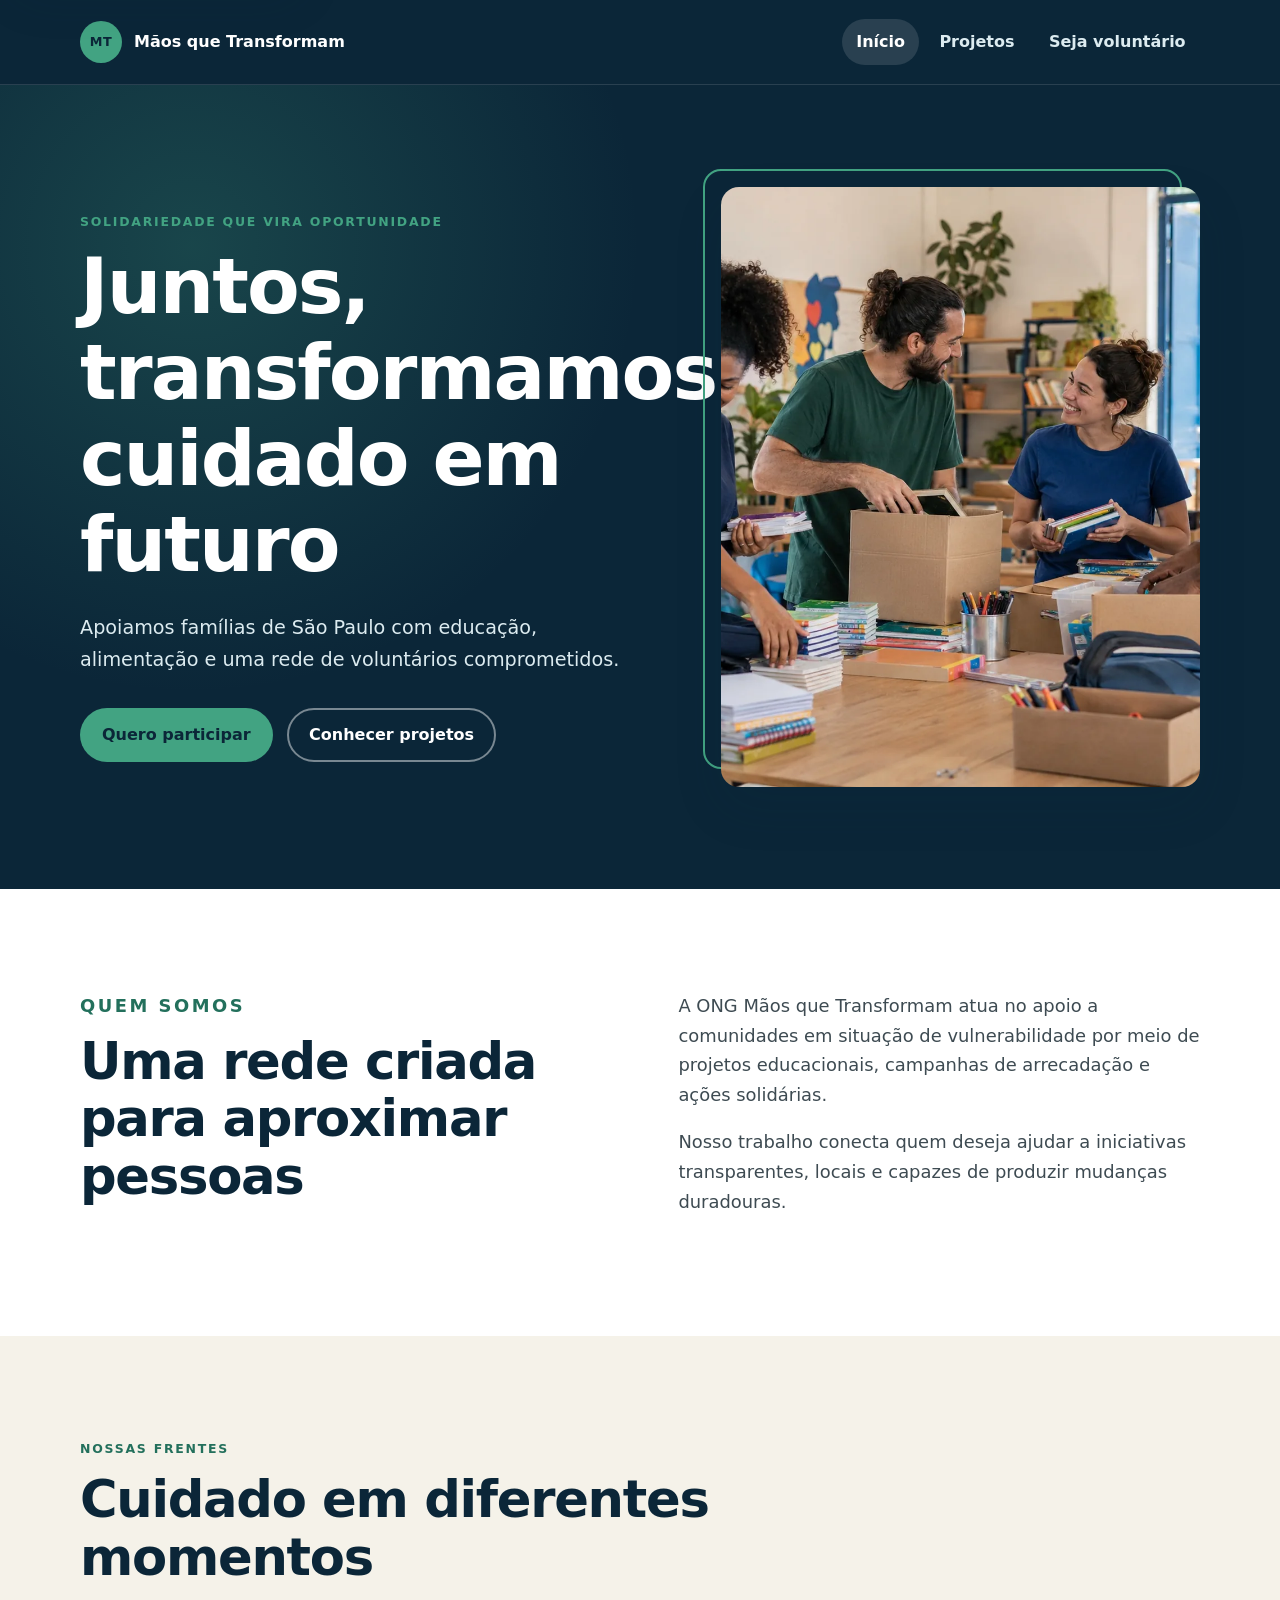
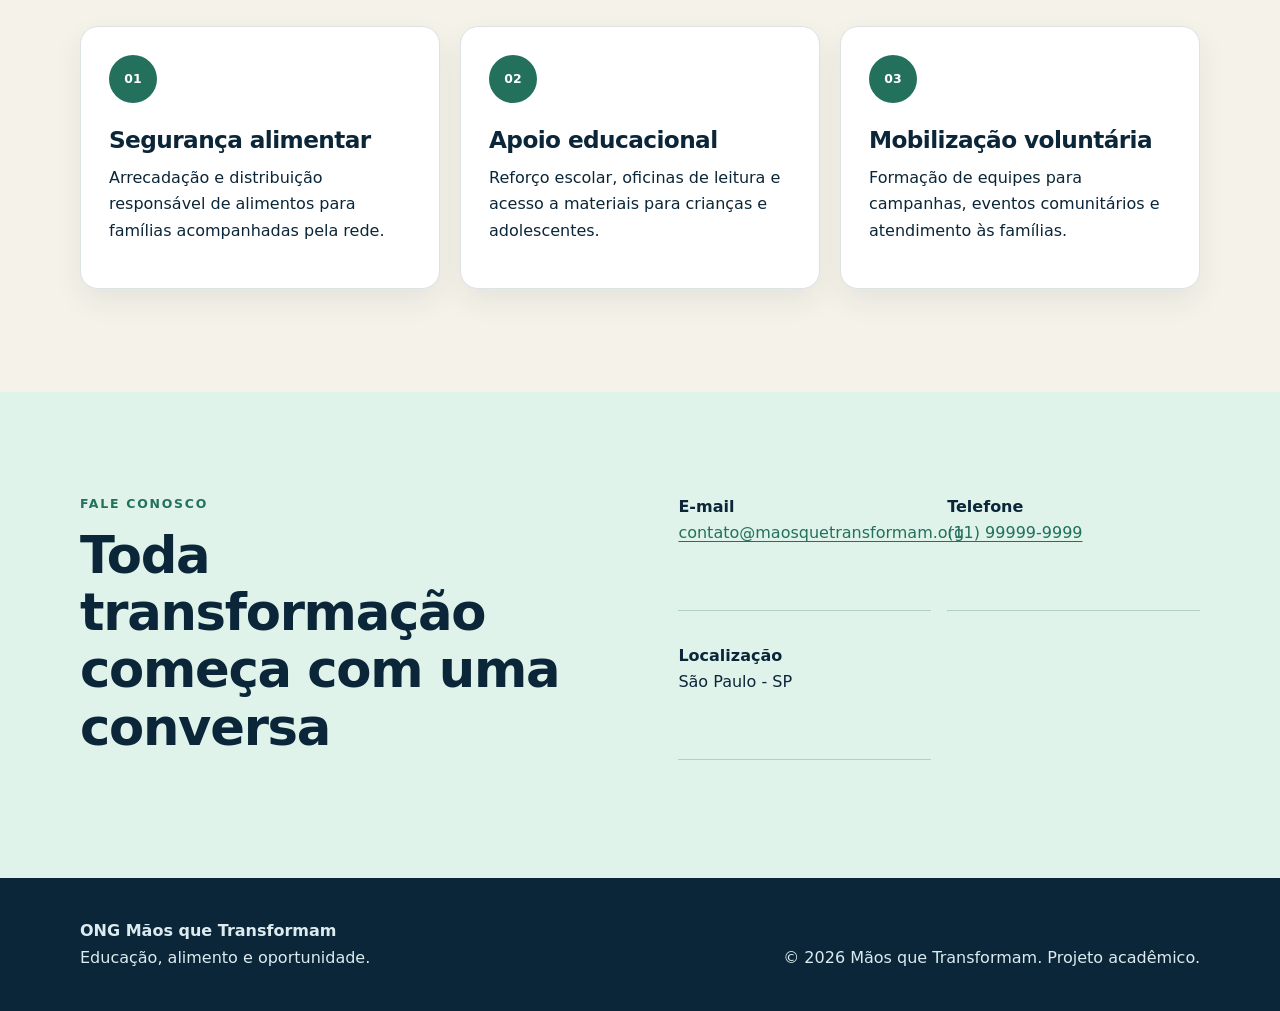
==== index.html @ 59e3f05b "Conclui site semantico da ONG e registra validacao W3C" ====
<!DOCTYPE html>
<html lang="pt-BR">
<head>
  <meta charset="UTF-8">
  <meta name="viewport" content="width=device-width, initial-scale=1.0">
  <meta name="description" content="Conheça a ONG Mãos que Transformam e participe de ações de educação e segurança alimentar.">
  <title>Início | ONG Mãos que Transformam</title>
  <link rel="stylesheet" href="css/estilos.css">
</head>
<body>
  <a class="skip-link" href="#conteudo">Ir para o conteúdo principal</a>

  <header class="cabecalho">
    <div class="container barra-navegacao">
      <a class="marca" href="index.html" aria-label="Mãos que Transformam - página inicial">
        <span class="marca-simbolo" aria-hidden="true">MT</span>
        <span>Mãos que Transformam</span>
      </a>
      <nav aria-label="Navegação principal">
        <ul class="menu">
          <li><a href="index.html" aria-current="page">Início</a></li>
          <li><a href="projetos.html">Projetos</a></li>
          <li><a href="cadastro.html">Seja voluntário</a></li>
        </ul>
      </nav>
    </div>
  </header>

  <main id="conteudo">
    <section class="hero">
      <div class="container hero-grade">
        <div class="hero-texto">
          <p class="chapeu">Solidariedade que vira oportunidade</p>
          <h1>Juntos, transformamos cuidado em futuro</h1>
          <p class="destaque">Apoiamos famílias de São Paulo com educação, alimentação e uma rede de voluntários comprometidos.</p>
          <div class="acoes">
            <a class="botao botao-primario" href="cadastro.html">Quero participar</a>
            <a class="botao botao-secundario" href="projetos.html">Conhecer projetos</a>
          </div>
        </div>
        <picture class="hero-imagem">
          <source srcset="imagens/voluntarios.webp" type="image/webp">
          <img src="imagens/voluntarios.jpg" alt="Voluntários organizando caixas de doações em uma ação comunitária" width="1600" height="1067">
        </picture>
      </div>
    </section>

    <section class="secao" aria-labelledby="quem-somos">
      <div class="container grade-institucional">
        <div>
          <p class="chapeu">Quem somos</p>
          <h2 id="quem-somos">Uma rede criada para aproximar pessoas</h2>
        </div>
        <div>
          <p>A ONG Mãos que Transformam atua no apoio a comunidades em situação de vulnerabilidade por meio de projetos educacionais, campanhas de arrecadação e ações solidárias.</p>
          <p>Nosso trabalho conecta quem deseja ajudar a iniciativas transparentes, locais e capazes de produzir mudanças duradouras.</p>
        </div>
      </div>
    </section>

    <section class="secao secao-clara" aria-labelledby="frentes-atuacao">
      <div class="container">
        <p class="chapeu">Nossas frentes</p>
        <h2 id="frentes-atuacao">Cuidado em diferentes momentos</h2>
        <div class="grade-projetos">
          <article class="cartao cartao-icone">
            <span class="icone" aria-hidden="true">01</span>
            <h3>Segurança alimentar</h3>
            <p>Arrecadação e distribuição responsável de alimentos para famílias acompanhadas pela rede.</p>
          </article>
          <article class="cartao cartao-icone">
            <span class="icone" aria-hidden="true">02</span>
            <h3>Apoio educacional</h3>
            <p>Reforço escolar, oficinas de leitura e acesso a materiais para crianças e adolescentes.</p>
          </article>
          <article class="cartao cartao-icone">
            <span class="icone" aria-hidden="true">03</span>
            <h3>Mobilização voluntária</h3>
            <p>Formação de equipes para campanhas, eventos comunitários e atendimento às famílias.</p>
          </article>
        </div>
      </div>
    </section>

    <section class="secao contato" aria-labelledby="titulo-contato">
      <div class="container contato-grade">
        <div>
          <p class="chapeu">Fale conosco</p>
          <h2 id="titulo-contato">Toda transformação começa com uma conversa</h2>
        </div>
        <address>
          <p><strong>E-mail</strong><br><a href="mailto:contato@maosquetransformam.org">contato@maosquetransformam.org</a></p>
          <p><strong>Telefone</strong><br><a href="tel:+5511999999999">(11) 99999-9999</a></p>
          <p><strong>Localização</strong><br>São Paulo - SP</p>
        </address>
      </div>
    </section>
  </main>

  <footer class="rodape">
    <div class="container rodape-conteudo">
      <p><strong>ONG Mãos que Transformam</strong><br>Educação, alimento e oportunidade.</p>
      <p>&copy; 2026 Mãos que Transformam. Projeto acadêmico.</p>
    </div>
  </footer>
</body>
</html>
---- css/estilos.css ----
:root {
  --azul-950: #0b2638;
  --azul-900: #12364a;
  --azul-700: #1f6076;
  --verde-700: #23705c;
  --verde-500: #42a382;
  --verde-100: #dff3eb;
  --creme: #f5f2e9;
  --branco: #ffffff;
  --cinza-700: #3e4b52;
  --cinza-500: #657078;
  --cinza-200: #dce3e5;
  --sombra: 0 20px 50px rgba(11, 38, 56, 0.12);
  --raio: 18px;
  --fonte: Inter, ui-sans-serif, system-ui, -apple-system, BlinkMacSystemFont, "Segoe UI", sans-serif;
}

*,
*::before,
*::after {
  box-sizing: border-box;
}

html {
  scroll-behavior: smooth;
}

body {
  margin: 0;
  color: var(--azul-950);
  background: var(--branco);
  font-family: var(--fonte);
  font-size: 1rem;
  line-height: 1.65;
}

img {
  display: block;
  width: 100%;
  height: auto;
}

a {
  color: var(--verde-700);
  text-underline-offset: 0.2em;
}

a:hover {
  text-decoration-thickness: 2px;
}

h1,
h2,
h3,
p {
  margin-top: 0;
}

h1,
h2,
h3 {
  line-height: 1.12;
  letter-spacing: -0.025em;
}

h1 {
  margin-bottom: 1.5rem;
  font-size: clamp(2.5rem, 6vw, 5rem);
  max-width: 13ch;
}

h2 {
  margin-bottom: 1.25rem;
  font-size: clamp(2rem, 4vw, 3.25rem);
  max-width: 18ch;
}

h3 {
  margin-bottom: 0.75rem;
  font-size: 1.45rem;
}

:focus-visible {
  outline: 4px solid #ffbf47;
  outline-offset: 4px;
}

.container {
  width: min(1120px, calc(100% - 2.5rem));
  margin-inline: auto;
}

.skip-link {
  position: fixed;
  z-index: 100;
  top: 1rem;
  left: 1rem;
  padding: 0.75rem 1rem;
  color: var(--azul-950);
  background: var(--branco);
  border-radius: 8px;
  box-shadow: var(--sombra);
  font-weight: 800;
  transform: translateY(-180%);
  transition: transform 160ms ease;
}

.skip-link:focus {
  transform: translateY(0);
}

.cabecalho {
  position: relative;
  z-index: 10;
  color: var(--branco);
  background: var(--azul-950);
  border-bottom: 1px solid rgba(255, 255, 255, 0.12);
}

.barra-navegacao {
  min-height: 84px;
  display: flex;
  align-items: center;
  justify-content: space-between;
  gap: 2rem;
}

.marca {
  display: inline-flex;
  align-items: center;
  gap: 0.75rem;
  color: var(--branco);
  font-weight: 800;
  line-height: 1.15;
  text-decoration: none;
}

.marca-simbolo {
  width: 42px;
  aspect-ratio: 1;
  display: grid;
  place-items: center;
  color: var(--azul-950);
  background: var(--verde-500);
  border-radius: 50%;
  font-size: 0.8rem;
  letter-spacing: 0.05em;
}

.menu {
  display: flex;
  align-items: center;
  gap: 0.35rem;
  margin: 0;
  padding: 0;
  list-style: none;
}

.menu a {
  display: block;
  padding: 0.6rem 0.9rem;
  color: #dcebf0;
  border-radius: 999px;
  font-weight: 700;
  text-decoration: none;
}

.menu a:hover,
.menu a[aria-current="page"] {
  color: var(--branco);
  background: rgba(255, 255, 255, 0.12);
}

.hero {
  overflow: hidden;
  color: var(--branco);
  background:
    radial-gradient(circle at 15% 20%, rgba(66, 163, 130, 0.25), transparent 28rem),
    var(--azul-950);
  padding: clamp(3.5rem, 8vw, 7.5rem) 0;
}

.hero-grade {
  display: grid;
  grid-template-columns: minmax(0, 1fr) minmax(360px, 0.85fr);
  align-items: center;
  gap: clamp(2.5rem, 6vw, 5rem);
}

.hero-texto .destaque {
  max-width: 58ch;
  color: #dcebf0;
  font-size: 1.2rem;
}

.hero-imagem {
  position: relative;
}

.hero-imagem::before {
  content: "";
  position: absolute;
  inset: -18px 18px 18px -18px;
  border: 2px solid var(--verde-500);
  border-radius: var(--raio);
}

.hero-imagem img {
  position: relative;
  aspect-ratio: 4 / 5;
  object-fit: cover;
  border-radius: var(--raio);
  box-shadow: var(--sombra);
}

.chapeu {
  margin-bottom: 0.75rem;
  color: var(--verde-500);
  font-size: 0.78rem;
  font-weight: 900;
  letter-spacing: 0.14em;
  text-transform: uppercase;
}

.acoes {
  display: flex;
  flex-wrap: wrap;
  gap: 0.9rem;
  margin-top: 2rem;
}

.botao {
  min-height: 48px;
  display: inline-flex;
  align-items: center;
  justify-content: center;
  padding: 0.75rem 1.25rem;
  border: 2px solid transparent;
  border-radius: 999px;
  font: inherit;
  font-weight: 800;
  text-align: center;
  text-decoration: none;
  cursor: pointer;
  transition: transform 160ms ease, background-color 160ms ease;
}

.botao:hover {
  transform: translateY(-2px);
}

.botao-primario {
  color: var(--azul-950);
  background: var(--verde-500);
}

.botao-primario:hover {
  background: #62b999;
}

.botao-secundario {
  color: var(--branco);
  border-color: rgba(255, 255, 255, 0.45);
}

.botao-claro {
  color: var(--azul-950);
  background: var(--branco);
}

.secao {
  padding: clamp(4rem, 8vw, 7rem) 0;
}

.secao-clara {
  background: var(--creme);
}

.grade-institucional,
.contato-grade,
.grade-apoio,
.titulo-pagina-conteudo,
.chamada-conteudo {
  display: grid;
  grid-template-columns: minmax(0, 1fr) minmax(0, 1fr);
  gap: clamp(2rem, 6vw, 5rem);
}

.grade-institucional p,
.titulo-pagina-conteudo > p {
  color: var(--cinza-700);
  font-size: 1.12rem;
}

.grade-projetos {
  display: grid;
  grid-template-columns: repeat(3, minmax(0, 1fr));
  gap: 1.25rem;
  margin-top: 2.5rem;
}

.cartao {
  overflow: hidden;
  background: var(--branco);
  border: 1px solid var(--cinza-200);
  border-radius: var(--raio);
  box-shadow: 0 12px 30px rgba(11, 38, 56, 0.07);
}

.cartao-icone {
  padding: 1.75rem;
}

.icone {
  width: 48px;
  aspect-ratio: 1;
  display: grid;
  place-items: center;
  margin-bottom: 1.5rem;
  color: var(--branco);
  background: var(--verde-700);
  border-radius: 50%;
  font-size: 0.78rem;
  font-weight: 900;
}

.contato {
  background: var(--verde-100);
}

.contato address {
  display: grid;
  grid-template-columns: repeat(2, minmax(0, 1fr));
  gap: 1rem;
  font-style: normal;
}

.contato address p {
  padding-bottom: 1rem;
  border-bottom: 1px solid rgba(35, 112, 92, 0.25);
}

.rodape {
  padding: 2.5rem 0;
  color: #dcebf0;
  background: var(--azul-950);
}

.rodape-conteudo {
  display: flex;
  align-items: flex-end;
  justify-content: space-between;
  gap: 2rem;
}

.rodape p {
  margin-bottom: 0;
}

.titulo-pagina {
  padding: clamp(3.5rem, 8vw, 6.5rem) 0;
  color: var(--branco);
  background:
    radial-gradient(circle at 85% 20%, rgba(66, 163, 130, 0.3), transparent 24rem),
    var(--azul-950);
}

.titulo-pagina h1 {
  margin-bottom: 0;
  font-size: clamp(2.5rem, 5vw, 4.5rem);
}

.titulo-pagina-conteudo {
  align-items: end;
}

.titulo-pagina-conteudo > p {
  margin-bottom: 0;
  color: #dcebf0;
}

.grade-projetos-destaque {
  grid-template-columns: repeat(2, minmax(0, 1fr));
}

.projeto img {
  aspect-ratio: 16 / 10;
  object-fit: cover;
}

.cartao-conteudo {
  padding: clamp(1.5rem, 4vw, 2.25rem);
}

.projeto-textual {
  display: flex;
  align-items: center;
  color: var(--branco);
  background: var(--azul-900);
}

.etiqueta {
  color: var(--verde-500);
  font-size: 0.78rem;
  font-weight: 900;
  letter-spacing: 0.08em;
  text-transform: uppercase;
}

.lista-destaques {
  margin: 1.5rem 0 0;
  padding-left: 1.25rem;
}

.grade-apoio {
  align-items: center;
}

.nota {
  padding: clamp(1.75rem, 4vw, 3rem);
  background: var(--branco);
  border-left: 6px solid var(--verde-500);
  border-radius: 0 var(--raio) var(--raio) 0;
  box-shadow: var(--sombra);
}

.chamada {
  color: var(--branco);
  background: var(--verde-700);
}

.chamada .chapeu {
  color: #b8ead7;
}

.chamada h2,
.chamada p {
  max-width: 650px;
}

.chamada-conteudo {
  align-items: center;
}

.chamada-conteudo .botao {
  justify-self: end;
}

.formulario-container {
  display: grid;
  grid-template-columns: minmax(240px, 0.65fr) minmax(0, 1.35fr);
  align-items: start;
  gap: clamp(2rem, 6vw, 5rem);
}

.formulario-introducao {
  position: sticky;
  top: 2rem;
}

form {
  padding: clamp(1.25rem, 4vw, 2.5rem);
  background: var(--creme);
  border-radius: var(--raio);
  box-shadow: var(--sombra);
}

fieldset {
  margin: 0 0 2rem;
  padding: 0 0 2rem;
  border: 0;
  border-bottom: 1px solid #cbd6d7;
}

legend {
  margin-bottom: 1.25rem;
  padding: 0;
  color: var(--azul-900);
  font-size: 1.25rem;
  font-weight: 900;
}

.grade-campos {
  display: grid;
  grid-template-columns: repeat(2, minmax(0, 1fr));
  gap: 1.15rem;
}

.campo {
  min-width: 0;
}

.campo-largo {
  grid-column: 1 / -1;
}

.campo-uf {
  max-width: 160px;
}

label,
.rotulo-grupo {
  display: block;
  margin-bottom: 0.4rem;
  color: var(--azul-900);
  font-weight: 800;
}

input,
select {
  width: 100%;
  min-height: 48px;
  padding: 0.7rem 0.85rem;
  color: var(--azul-950);
  background: var(--branco);
  border: 1px solid #aebdc2;
  border-radius: 9px;
  font: inherit;
}

input:hover,
select:hover {
  border-color: var(--azul-700);
}

input:user-invalid,
select:user-invalid {
  border-color: #a23838;
}

.opcoes {
  display: grid;
  grid-template-columns: repeat(2, minmax(0, 1fr));
  gap: 1rem;
}

.opcao {
  min-height: 54px;
  display: flex;
  align-items: center;
  gap: 0.7rem;
  margin: 0;
  padding: 0.8rem;
  background: var(--branco);
  border: 1px solid #aebdc2;
  border-radius: 9px;
  cursor: pointer;
}

.opcao input {
  width: 1.15rem;
  min-height: 1.15rem;
  margin: 0;
  accent-color: var(--verde-700);
}

.mensagem-formulario {
  min-height: 1.6rem;
  margin: 1rem 0 0;
  color: var(--verde-700);
  font-weight: 800;
}

@media (max-width: 850px) {
  .hero-grade,
  .formulario-container {
    grid-template-columns: 1fr;
  }

  .hero-imagem {
    max-width: 620px;
  }

  .hero-imagem img {
    aspect-ratio: 16 / 10;
  }

  .formulario-introducao {
    position: static;
  }
}

@media (max-width: 700px) {
  .container {
    width: min(100% - 1.5rem, 1120px);
  }

  .barra-navegacao {
    min-height: auto;
    align-items: flex-start;
    flex-direction: column;
    gap: 0.8rem;
    padding: 1rem 0;
  }

  .menu {
    width: 100%;
    overflow-x: auto;
    padding-bottom: 0.25rem;
  }

  .menu a {
    white-space: nowrap;
  }

  .hero {
    padding-top: 4rem;
  }

  .hero-imagem::before {
    inset: -10px 10px 10px -10px;
  }

  .grade-institucional,
  .contato-grade,
  .grade-apoio,
  .titulo-pagina-conteudo,
  .chamada-conteudo,
  .grade-projetos,
  .grade-projetos-destaque {
    grid-template-columns: 1fr;
  }

  .contato address,
  .grade-campos,
  .opcoes {
    grid-template-columns: 1fr;
  }

  .campo-uf {
    max-width: none;
  }

  .chamada-conteudo .botao {
    justify-self: start;
  }

  .rodape-conteudo {
    align-items: flex-start;
    flex-direction: column;
  }
}

@media (prefers-reduced-motion: reduce) {
  html {
    scroll-behavior: auto;
  }

  *,
  *::before,
  *::after {
    scroll-behavior: auto !important;
    transition-duration: 0.01ms !important;
  }
}

/* Mantém os textos pequenos legíveis sobre fundos claros. */
.secao .chapeu, .cartao:not(.projeto-textual) .etiqueta { color: var(--verde-700); }
.chamada .chapeu { color: #b8ead7; }
button:disabled { opacity: 0.65; cursor: not-allowed; }
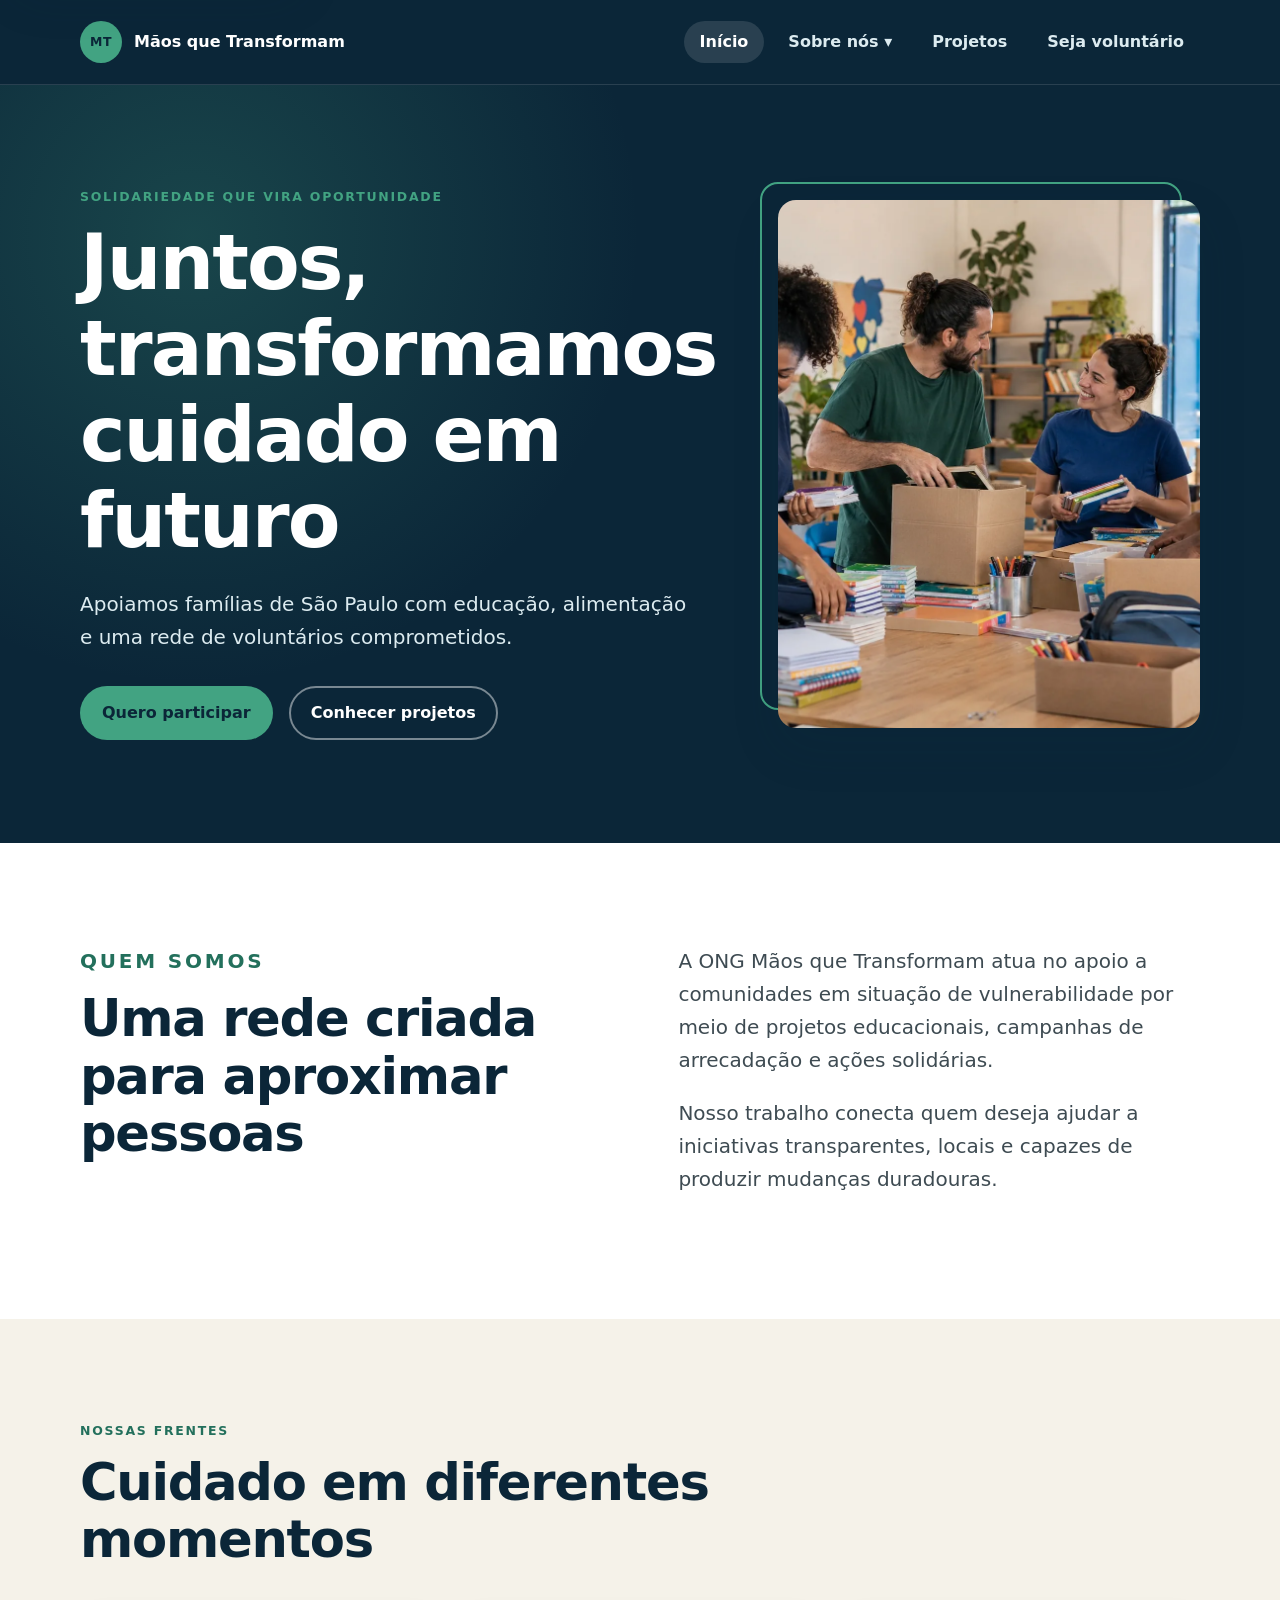
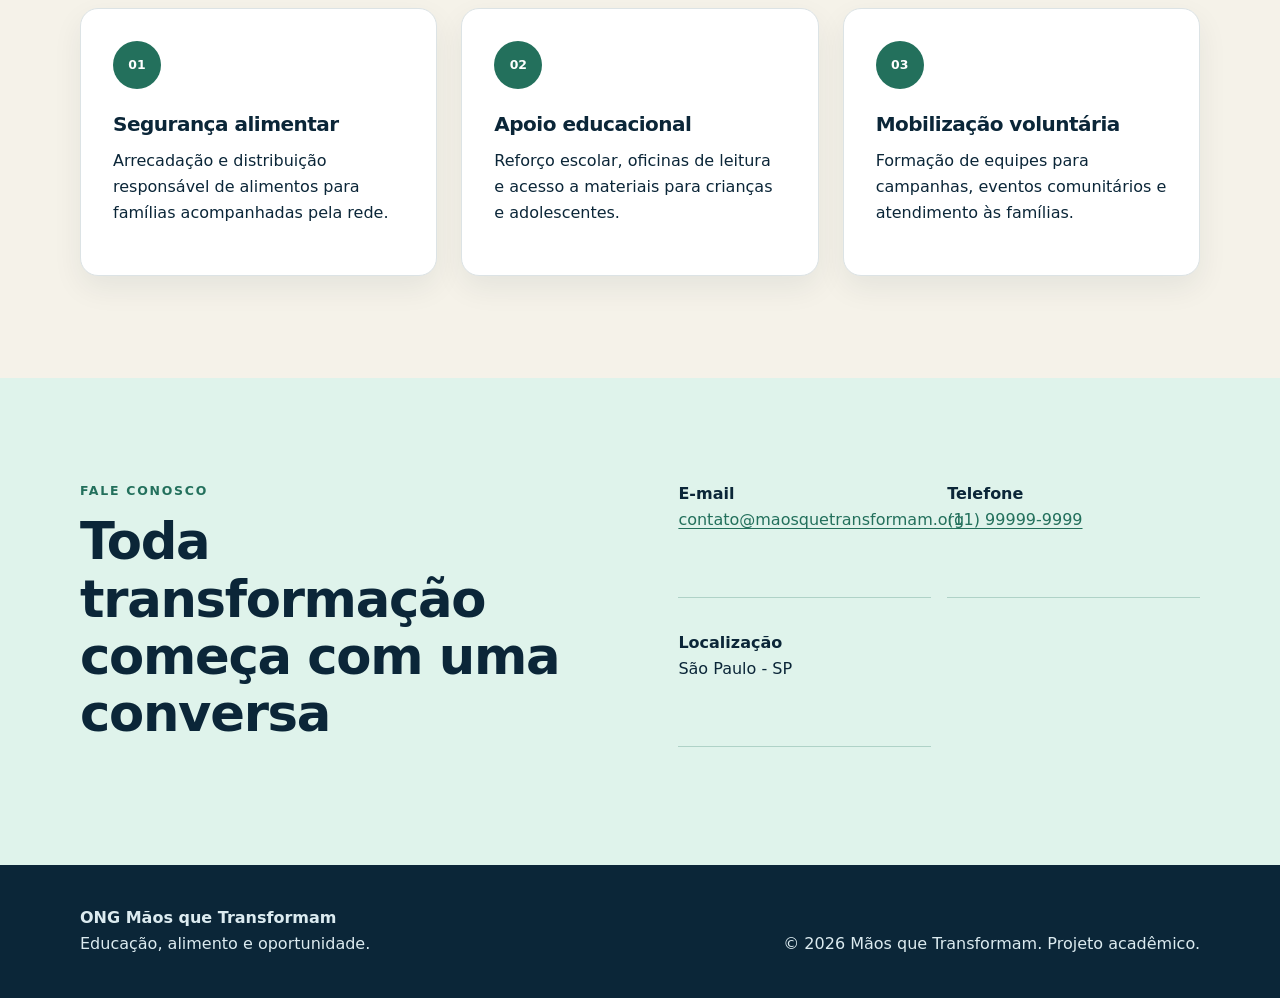
==== commit a0388f83: "feat(navegacao): adiciona dropdown e menu mobile" ====
--- a/index.html
+++ b/index.html
@@ -6,6 +6,7 @@
   <meta name="description" content="Conheça a ONG Mãos que Transformam e participe de ações de educação e segurança alimentar.">
   <title>Início | ONG Mãos que Transformam</title>
   <link rel="stylesheet" href="css/estilos.css">
+  <script type="module" src="js/navegacao.js"></script>
 </head>
 <body>
   <a class="skip-link" href="#conteudo">Ir para o conteúdo principal</a>
@@ -16,9 +17,22 @@
         <span class="marca-simbolo" aria-hidden="true">MT</span>
         <span>Mãos que Transformam</span>
       </a>
-      <nav aria-label="Navegação principal">
+      <button class="menu-toggle" type="button" aria-label="Abrir menu" aria-controls="menu-principal" aria-expanded="false">
+        <span aria-hidden="true"></span>
+        <span aria-hidden="true"></span>
+        <span aria-hidden="true"></span>
+      </button>
+      <nav class="navegacao" id="menu-principal" aria-label="Navegação principal">
         <ul class="menu">
           <li><a href="index.html" aria-current="page">Início</a></li>
+          <li class="menu-item-submenu">
+            <a href="index.html#quem-somos">Sobre nós <span aria-hidden="true">▾</span></a>
+            <ul class="submenu">
+              <li><a href="index.html#quem-somos">Quem somos</a></li>
+              <li><a href="index.html#frentes-atuacao">Nossas frentes</a></li>
+              <li><a href="index.html#titulo-contato">Contato</a></li>
+            </ul>
+          </li>
           <li><a href="projetos.html">Projetos</a></li>
           <li><a href="cadastro.html">Seja voluntário</a></li>
         </ul>
--- a/css/estilos.css
+++ b/css/estilos.css
@@ -1,18 +1,59 @@
 :root {
+  /* Cores da marca e de apoio */
   --azul-950: #0b2638;
   --azul-900: #12364a;
   --azul-700: #1f6076;
+  --azul-100: #dcebf0;
   --verde-700: #23705c;
   --verde-500: #42a382;
+  --verde-400: #62b999;
+  --verde-200: #b8ead7;
   --verde-100: #dff3eb;
   --creme: #f5f2e9;
   --branco: #ffffff;
   --cinza-700: #3e4b52;
   --cinza-500: #657078;
+  --cinza-400: #aebdc2;
+  --cinza-300: #cbd6d7;
   --cinza-200: #dce3e5;
+  --amarelo-foco: #ffbf47;
+  --vermelho-700: #a23838;
+
+  /* Transparencias e efeitos derivados da paleta */
+  --branco-12: rgba(255, 255, 255, 0.12);
+  --branco-45: rgba(255, 255, 255, 0.45);
+  --verde-700-25: rgba(35, 112, 92, 0.25);
+  --verde-500-25: rgba(66, 163, 130, 0.25);
+  --verde-500-30: rgba(66, 163, 130, 0.3);
   --sombra: 0 20px 50px rgba(11, 38, 56, 0.12);
+  --sombra-cartao: 0 12px 30px rgba(11, 38, 56, 0.07);
+
+  /* Tipografia: cinco patamares hierarquicos */
+  --texto-xs: 0.78rem;
+  --texto-sm: 1rem;
+  --texto-md: 1.25rem;
+  --texto-lg: clamp(2rem, 4vw, 3.25rem);
+  --texto-xl: clamp(2.5rem, 6vw, 5rem);
+  --fonte: Inter, ui-sans-serif, system-ui, -apple-system, BlinkMacSystemFont, "Segoe UI", sans-serif;
+
+  /* Espacamento modular: cada unidade equivale a 0.25rem */
+  --espaco-1: 0.25rem;
+  --espaco-2: 0.5rem;
+  --espaco-3: 0.75rem;
+  --espaco-4: 1rem;
+  --espaco-5: 1.25rem;
+  --espaco-6: 1.5rem;
+  --espaco-8: 2rem;
+  --espaco-10: 2.5rem;
+  --espaco-12: 3rem;
+  --espaco-14: 3.5rem;
+  --espaco-16: 4rem;
+  --espaco-20: 5rem;
+  --espaco-26: 6.5rem;
+  --espaco-28: 7rem;
+  --espaco-30: 7.5rem;
+
   --raio: 18px;
-  --fonte: Inter, ui-sans-serif, system-ui, -apple-system, BlinkMacSystemFont, "Segoe UI", sans-serif;
 }
 
 *,
@@ -30,7 +71,7 @@
   color: var(--azul-950);
   background: var(--branco);
   font-family: var(--fonte);
-  font-size: 1rem;
+  font-size: var(--texto-sm);
   line-height: 1.65;
 }
 
@@ -64,24 +105,24 @@
 }
 
 h1 {
-  margin-bottom: 1.5rem;
-  font-size: clamp(2.5rem, 6vw, 5rem);
+  margin-bottom: var(--espaco-6);
+  font-size: var(--texto-xl);
   max-width: 13ch;
 }
 
 h2 {
-  margin-bottom: 1.25rem;
-  font-size: clamp(2rem, 4vw, 3.25rem);
+  margin-bottom: var(--espaco-5);
+  font-size: var(--texto-lg);
   max-width: 18ch;
 }
 
 h3 {
-  margin-bottom: 0.75rem;
-  font-size: 1.45rem;
+  margin-bottom: var(--espaco-3);
+  font-size: var(--texto-md);
 }
 
 :focus-visible {
-  outline: 4px solid #ffbf47;
+  outline: 4px solid var(--amarelo-foco);
   outline-offset: 4px;
 }
 
@@ -93,9 +134,9 @@
 .skip-link {
   position: fixed;
   z-index: 100;
-  top: 1rem;
-  left: 1rem;
-  padding: 0.75rem 1rem;
+  top: var(--espaco-4);
+  left: var(--espaco-4);
+  padding: var(--espaco-3) var(--espaco-4);
   color: var(--azul-950);
   background: var(--branco);
   border-radius: 8px;
@@ -114,7 +155,7 @@
   z-index: 10;
   color: var(--branco);
   background: var(--azul-950);
-  border-bottom: 1px solid rgba(255, 255, 255, 0.12);
+  border-bottom: 1px solid var(--branco-12);
 }
 
 .barra-navegacao {
@@ -122,13 +163,13 @@
   display: flex;
   align-items: center;
   justify-content: space-between;
-  gap: 2rem;
+  gap: var(--espaco-8);
 }
 
 .marca {
   display: inline-flex;
   align-items: center;
-  gap: 0.75rem;
+  gap: var(--espaco-3);
   color: var(--branco);
   font-weight: 800;
   line-height: 1.15;
@@ -143,14 +184,14 @@
   color: var(--azul-950);
   background: var(--verde-500);
   border-radius: 50%;
-  font-size: 0.8rem;
+  font-size: var(--texto-xs);
   letter-spacing: 0.05em;
 }
 
 .menu {
   display: flex;
   align-items: center;
-  gap: 0.35rem;
+  gap: var(--espaco-2);
   margin: 0;
   padding: 0;
   list-style: none;
@@ -158,8 +199,8 @@
 
 .menu a {
   display: block;
-  padding: 0.6rem 0.9rem;
-  color: #dcebf0;
+  padding: var(--espaco-2) var(--espaco-4);
+  color: var(--azul-100);
   border-radius: 999px;
   font-weight: 700;
   text-decoration: none;
@@ -168,29 +209,99 @@
 .menu a:hover,
 .menu a[aria-current="page"] {
   color: var(--branco);
-  background: rgba(255, 255, 255, 0.12);
+  background: var(--branco-12);
+}
+
+.menu-toggle {
+  display: none;
+}
+
+.menu-item-submenu {
+  position: relative;
+}
+
+.submenu {
+  position: absolute;
+  z-index: 20;
+  top: calc(100% + var(--espaco-2));
+  left: 0;
+  min-width: 210px;
+  margin: 0;
+  padding: var(--espaco-2);
+  visibility: hidden;
+  opacity: 0;
+  list-style: none;
+  background: var(--azul-900);
+  border: 1px solid var(--branco-12);
+  border-radius: 12px;
+  box-shadow: var(--sombra);
+  transform: translateY(-8px);
+  transition: opacity 180ms ease, transform 180ms ease, visibility 180ms;
+  pointer-events: none;
+}
+
+.menu-item-submenu:hover .submenu,
+.menu-item-submenu:focus-within .submenu {
+  visibility: visible;
+  opacity: 1;
+  transform: translateY(0);
+  pointer-events: auto;
+}
+
+.submenu a {
+  border-radius: 8px;
+  white-space: nowrap;
 }
 
 .hero {
   overflow: hidden;
   color: var(--branco);
   background:
-    radial-gradient(circle at 15% 20%, rgba(66, 163, 130, 0.25), transparent 28rem),
+    radial-gradient(circle at 15% 20%, var(--verde-500-25), transparent 28rem),
     var(--azul-950);
-  padding: clamp(3.5rem, 8vw, 7.5rem) 0;
+  padding: clamp(var(--espaco-14), 8vw, var(--espaco-30)) 0;
+}
+
+.hero-grade,
+.grade-institucional,
+.contato-grade,
+.grade-apoio,
+.titulo-pagina-conteudo,
+.chamada-conteudo,
+.grade-projetos,
+.formulario-container {
+  display: grid;
+  grid-template-columns: repeat(12, minmax(0, 1fr));
+}
+
+.hero-grade > *,
+.grade-institucional > *,
+.contato-grade > *,
+.grade-apoio > *,
+.titulo-pagina-conteudo > *,
+.chamada-conteudo > *,
+.grade-projetos > *,
+.formulario-container > * {
+  min-width: 0;
 }
 
 .hero-grade {
-  display: grid;
-  grid-template-columns: minmax(0, 1fr) minmax(360px, 0.85fr);
   align-items: center;
-  gap: clamp(2.5rem, 6vw, 5rem);
+  gap: clamp(var(--espaco-10), 6vw, var(--espaco-20));
+}
+
+.hero-texto {
+  grid-column: span 7;
+}
+
+.hero-imagem {
+  grid-column: span 5;
 }
 
 .hero-texto .destaque {
   max-width: 58ch;
-  color: #dcebf0;
-  font-size: 1.2rem;
+  color: var(--azul-100);
+  font-size: var(--texto-md);
 }
 
 .hero-imagem {
@@ -214,9 +325,9 @@
 }
 
 .chapeu {
-  margin-bottom: 0.75rem;
+  margin-bottom: var(--espaco-3);
   color: var(--verde-500);
-  font-size: 0.78rem;
+  font-size: var(--texto-xs);
   font-weight: 900;
   letter-spacing: 0.14em;
   text-transform: uppercase;
@@ -225,8 +336,8 @@
 .acoes {
   display: flex;
   flex-wrap: wrap;
-  gap: 0.9rem;
-  margin-top: 2rem;
+  gap: var(--espaco-4);
+  margin-top: var(--espaco-8);
 }
 
 .botao {
@@ -234,7 +345,7 @@
   display: inline-flex;
   align-items: center;
   justify-content: center;
-  padding: 0.75rem 1.25rem;
+  padding: var(--espaco-3) var(--espaco-5);
   border: 2px solid transparent;
   border-radius: 999px;
   font: inherit;
@@ -255,12 +366,12 @@
 }
 
 .botao-primario:hover {
-  background: #62b999;
+  background: var(--verde-400);
 }
 
 .botao-secundario {
   color: var(--branco);
-  border-color: rgba(255, 255, 255, 0.45);
+  border-color: var(--branco-45);
 }
 
 .botao-claro {
@@ -269,7 +380,7 @@
 }
 
 .secao {
-  padding: clamp(4rem, 8vw, 7rem) 0;
+  padding: clamp(var(--espaco-16), 8vw, var(--espaco-28)) 0;
 }
 
 .secao-clara {
@@ -281,22 +392,29 @@
 .grade-apoio,
 .titulo-pagina-conteudo,
 .chamada-conteudo {
-  display: grid;
-  grid-template-columns: minmax(0, 1fr) minmax(0, 1fr);
-  gap: clamp(2rem, 6vw, 5rem);
+  gap: clamp(var(--espaco-8), 6vw, var(--espaco-20));
+}
+
+.grade-institucional > *,
+.contato-grade > *,
+.grade-apoio > *,
+.titulo-pagina-conteudo > * {
+  grid-column: span 6;
 }
 
 .grade-institucional p,
 .titulo-pagina-conteudo > p {
   color: var(--cinza-700);
-  font-size: 1.12rem;
+  font-size: var(--texto-md);
 }
 
 .grade-projetos {
-  display: grid;
-  grid-template-columns: repeat(3, minmax(0, 1fr));
-  gap: 1.25rem;
-  margin-top: 2.5rem;
+  gap: var(--espaco-6);
+  margin-top: var(--espaco-10);
+}
+
+.grade-projetos > .cartao {
+  grid-column: span 4;
 }
 
 .cartao {
@@ -304,11 +422,11 @@
   background: var(--branco);
   border: 1px solid var(--cinza-200);
   border-radius: var(--raio);
-  box-shadow: 0 12px 30px rgba(11, 38, 56, 0.07);
+  box-shadow: var(--sombra-cartao);
 }
 
 .cartao-icone {
-  padding: 1.75rem;
+  padding: var(--espaco-8);
 }
 
 .icone {
@@ -316,11 +434,11 @@
   aspect-ratio: 1;
   display: grid;
   place-items: center;
-  margin-bottom: 1.5rem;
+  margin-bottom: var(--espaco-6);
   color: var(--branco);
   background: var(--verde-700);
   border-radius: 50%;
-  font-size: 0.78rem;
+  font-size: var(--texto-xs);
   font-weight: 900;
 }
 
@@ -331,18 +449,18 @@
 .contato address {
   display: grid;
   grid-template-columns: repeat(2, minmax(0, 1fr));
-  gap: 1rem;
+  gap: var(--espaco-4);
   font-style: normal;
 }
 
 .contato address p {
-  padding-bottom: 1rem;
-  border-bottom: 1px solid rgba(35, 112, 92, 0.25);
+  padding-bottom: var(--espaco-4);
+  border-bottom: 1px solid var(--verde-700-25);
 }
 
 .rodape {
-  padding: 2.5rem 0;
-  color: #dcebf0;
+  padding: var(--espaco-10) 0;
+  color: var(--azul-100);
   background: var(--azul-950);
 }
 
@@ -350,7 +468,7 @@
   display: flex;
   align-items: flex-end;
   justify-content: space-between;
-  gap: 2rem;
+  gap: var(--espaco-8);
 }
 
 .rodape p {
@@ -358,16 +476,16 @@
 }
 
 .titulo-pagina {
-  padding: clamp(3.5rem, 8vw, 6.5rem) 0;
+  padding: clamp(var(--espaco-14), 8vw, var(--espaco-26)) 0;
   color: var(--branco);
   background:
-    radial-gradient(circle at 85% 20%, rgba(66, 163, 130, 0.3), transparent 24rem),
+    radial-gradient(circle at 85% 20%, var(--verde-500-30), transparent 24rem),
     var(--azul-950);
 }
 
 .titulo-pagina h1 {
   margin-bottom: 0;
-  font-size: clamp(2.5rem, 5vw, 4.5rem);
+  font-size: var(--texto-xl);
 }
 
 .titulo-pagina-conteudo {
@@ -376,11 +494,15 @@
 
 .titulo-pagina-conteudo > p {
   margin-bottom: 0;
-  color: #dcebf0;
+  color: var(--azul-100);
 }
 
 .grade-projetos-destaque {
-  grid-template-columns: repeat(2, minmax(0, 1fr));
+  gap: var(--espaco-8);
+}
+
+.grade-projetos-destaque > .cartao {
+  grid-column: span 6;
 }
 
 .projeto img {
@@ -389,7 +511,7 @@
 }
 
 .cartao-conteudo {
-  padding: clamp(1.5rem, 4vw, 2.25rem);
+  padding: clamp(var(--espaco-6), 4vw, var(--espaco-8));
 }
 
 .projeto-textual {
@@ -401,15 +523,15 @@
 
 .etiqueta {
   color: var(--verde-500);
-  font-size: 0.78rem;
+  font-size: var(--texto-xs);
   font-weight: 900;
   letter-spacing: 0.08em;
   text-transform: uppercase;
 }
 
 .lista-destaques {
-  margin: 1.5rem 0 0;
-  padding-left: 1.25rem;
+  margin: var(--espaco-6) 0 0;
+  padding-left: var(--espaco-5);
 }
 
 .grade-apoio {
@@ -417,7 +539,7 @@
 }
 
 .nota {
-  padding: clamp(1.75rem, 4vw, 3rem);
+  padding: clamp(var(--espaco-8), 4vw, var(--espaco-12));
   background: var(--branco);
   border-left: 6px solid var(--verde-500);
   border-radius: 0 var(--raio) var(--raio) 0;
@@ -430,7 +552,7 @@
 }
 
 .chamada .chapeu {
-  color: #b8ead7;
+  color: var(--verde-200);
 }
 
 .chamada h2,
@@ -442,48 +564,53 @@
   align-items: center;
 }
 
+.chamada-conteudo > div {
+  grid-column: span 8;
+}
+
 .chamada-conteudo .botao {
+  grid-column: span 4;
   justify-self: end;
 }
 
 .formulario-container {
-  display: grid;
-  grid-template-columns: minmax(240px, 0.65fr) minmax(0, 1.35fr);
   align-items: start;
-  gap: clamp(2rem, 6vw, 5rem);
+  gap: clamp(var(--espaco-8), 6vw, var(--espaco-20));
 }
 
 .formulario-introducao {
+  grid-column: span 4;
   position: sticky;
-  top: 2rem;
+  top: var(--espaco-8);
 }
 
 form {
-  padding: clamp(1.25rem, 4vw, 2.5rem);
+  grid-column: span 8;
+  padding: clamp(var(--espaco-6), 4vw, var(--espaco-10));
   background: var(--creme);
   border-radius: var(--raio);
   box-shadow: var(--sombra);
 }
 
 fieldset {
-  margin: 0 0 2rem;
-  padding: 0 0 2rem;
+  margin: 0 0 var(--espaco-8);
+  padding: 0 0 var(--espaco-8);
   border: 0;
-  border-bottom: 1px solid #cbd6d7;
+  border-bottom: 1px solid var(--cinza-300);
 }
 
 legend {
-  margin-bottom: 1.25rem;
+  margin-bottom: var(--espaco-5);
   padding: 0;
   color: var(--azul-900);
-  font-size: 1.25rem;
+  font-size: var(--texto-md);
   font-weight: 900;
 }
 
 .grade-campos {
   display: grid;
   grid-template-columns: repeat(2, minmax(0, 1fr));
-  gap: 1.15rem;
+  gap: var(--espaco-5);
 }
 
 .campo {
@@ -501,7 +628,7 @@
 label,
 .rotulo-grupo {
   display: block;
-  margin-bottom: 0.4rem;
+  margin-bottom: var(--espaco-2);
   color: var(--azul-900);
   font-weight: 800;
 }
@@ -510,10 +637,10 @@
 select {
   width: 100%;
   min-height: 48px;
-  padding: 0.7rem 0.85rem;
+  padding: var(--espaco-3);
   color: var(--azul-950);
   background: var(--branco);
-  border: 1px solid #aebdc2;
+  border: 1px solid var(--cinza-400);
   border-radius: 9px;
   font: inherit;
 }
@@ -525,24 +652,24 @@
 
 input:user-invalid,
 select:user-invalid {
-  border-color: #a23838;
+  border-color: var(--vermelho-700);
 }
 
 .opcoes {
   display: grid;
   grid-template-columns: repeat(2, minmax(0, 1fr));
-  gap: 1rem;
+  gap: var(--espaco-4);
 }
 
 .opcao {
   min-height: 54px;
   display: flex;
   align-items: center;
-  gap: 0.7rem;
+  gap: var(--espaco-3);
   margin: 0;
-  padding: 0.8rem;
+  padding: var(--espaco-3);
   background: var(--branco);
-  border: 1px solid #aebdc2;
+  border: 1px solid var(--cinza-400);
   border-radius: 9px;
   cursor: pointer;
 }
@@ -556,15 +683,46 @@
 
 .mensagem-formulario {
   min-height: 1.6rem;
-  margin: 1rem 0 0;
+  margin: var(--espaco-4) 0 0;
   color: var(--verde-700);
   font-weight: 800;
 }
 
+/* 1200px: notebooks e desktops com area util reduzida. */
+@media (max-width: 1200px) {
+  .container {
+    width: min(1120px, calc(100% - var(--espaco-8)));
+  }
+
+  .hero-grade {
+    gap: var(--espaco-12);
+  }
+}
+
+/* 1024px: equilibra as duas areas principais antes do empilhamento. */
+@media (max-width: 1024px) {
+  .hero-texto,
+  .hero-imagem {
+    grid-column: span 6;
+  }
+
+  .grade-projetos {
+    gap: var(--espaco-5);
+  }
+}
+
+/* 850px: hero e formulario passam a ocupar toda a malha. */
 @media (max-width: 850px) {
   .hero-grade,
   .formulario-container {
-    grid-template-columns: 1fr;
+    column-gap: 0;
+  }
+
+  .hero-texto,
+  .hero-imagem,
+  .formulario-introducao,
+  .formulario-container > form {
+    grid-column: 1 / -1;
   }
 
   .hero-imagem {
@@ -580,35 +738,120 @@
   }
 }
 
+/* 700px: os demais layouts macroscopicos formam uma unica coluna. */
 @media (max-width: 700px) {
   .container {
     width: min(100% - 1.5rem, 1120px);
   }
 
   .barra-navegacao {
-    min-height: auto;
-    align-items: flex-start;
+    min-height: 72px;
+    position: relative;
+    gap: var(--espaco-3);
+  }
+
+  .menu-toggle {
+    width: 48px;
+    height: 48px;
+    display: grid;
+    place-content: center;
+    gap: 5px;
+    padding: 0;
+    color: var(--branco);
+    background: transparent;
+    border: 1px solid var(--branco-45);
+    border-radius: 9px;
+    cursor: pointer;
+  }
+
+  .menu-toggle span {
+    width: 24px;
+    height: 2px;
+    display: block;
+    background: currentColor;
+    transition: transform 180ms ease, opacity 180ms ease;
+  }
+
+  .cabecalho.menu-aberto .menu-toggle span:first-child {
+    transform: translateY(7px) rotate(45deg);
+  }
+
+  .cabecalho.menu-aberto .menu-toggle span:nth-child(2) {
+    opacity: 0;
+  }
+
+  .cabecalho.menu-aberto .menu-toggle span:last-child {
+    transform: translateY(-7px) rotate(-45deg);
+  }
+
+  .navegacao {
+    position: absolute;
+    top: 100%;
+    right: 0;
+    left: 0;
+    max-height: 0;
+    overflow: hidden;
+    visibility: hidden;
+    background: var(--azul-950);
+    border-top: 1px solid var(--branco-12);
+    box-shadow: var(--sombra);
+    transition: max-height 280ms ease, visibility 280ms;
+  }
+
+  .cabecalho.menu-aberto .navegacao {
+    max-height: 560px;
+    visibility: visible;
+  }
+
+  .menu {
+    width: min(100% - 1.5rem, 1120px);
+    align-items: stretch;
     flex-direction: column;
-    gap: 0.8rem;
-    padding: 1rem 0;
-  }
-
-  .menu {
-    width: 100%;
-    overflow-x: auto;
-    padding-bottom: 0.25rem;
+    gap: var(--espaco-1);
+    margin-inline: auto;
+    padding: var(--espaco-3) 0 var(--espaco-4);
   }
 
   .menu a {
-    white-space: nowrap;
+    white-space: normal;
+  }
+
+  .submenu {
+    position: static;
+    min-width: 0;
+    margin-left: var(--espaco-4);
+    padding: 0 0 0 var(--espaco-3);
+    visibility: visible;
+    opacity: 1;
+    background: transparent;
+    border: 0;
+    border-left: 2px solid var(--verde-500);
+    border-radius: 0;
+    box-shadow: none;
+    transform: none;
+    pointer-events: auto;
+  }
+
+  .submenu a {
+    color: var(--azul-100);
+    font-size: 0.92rem;
   }
 
   .hero {
-    padding-top: 4rem;
+    padding-top: var(--espaco-16);
   }
 
   .hero-imagem::before {
     inset: -10px 10px 10px -10px;
+  }
+
+  .grade-institucional,
+  .contato-grade,
+  .grade-apoio,
+  .titulo-pagina-conteudo,
+  .chamada-conteudo,
+  .grade-projetos {
+    column-gap: 0;
   }
 
   .grade-institucional,
@@ -618,7 +861,17 @@
   .chamada-conteudo,
   .grade-projetos,
   .grade-projetos-destaque {
-    grid-template-columns: 1fr;
+    grid-column: 1 / -1;
+  }
+
+  .grade-institucional > *,
+  .contato-grade > *,
+  .grade-apoio > *,
+  .titulo-pagina-conteudo > *,
+  .chamada-conteudo > *,
+  .grade-projetos > .cartao,
+  .grade-projetos-destaque > .cartao {
+    grid-column: 1 / -1;
   }
 
   .contato address,
@@ -638,6 +891,26 @@
   .rodape-conteudo {
     align-items: flex-start;
     flex-direction: column;
+  }
+}
+
+/* 480px: controles e chamadas usam toda a largura de celulares pequenos. */
+@media (max-width: 480px) {
+  .container {
+    width: min(100% - var(--espaco-4), 1120px);
+  }
+
+  .acoes {
+    flex-direction: column;
+  }
+
+  .acoes .botao,
+  .chamada-conteudo .botao {
+    width: 100%;
+  }
+
+  .menu {
+    gap: 0;
   }
 }
 
@@ -656,5 +929,5 @@
 
 /* Mantém os textos pequenos legíveis sobre fundos claros. */
 .secao .chapeu, .cartao:not(.projeto-textual) .etiqueta { color: var(--verde-700); }
-.chamada .chapeu { color: #b8ead7; }
+.chamada .chapeu { color: var(--verde-200); }
 button:disabled { opacity: 0.65; cursor: not-allowed; }
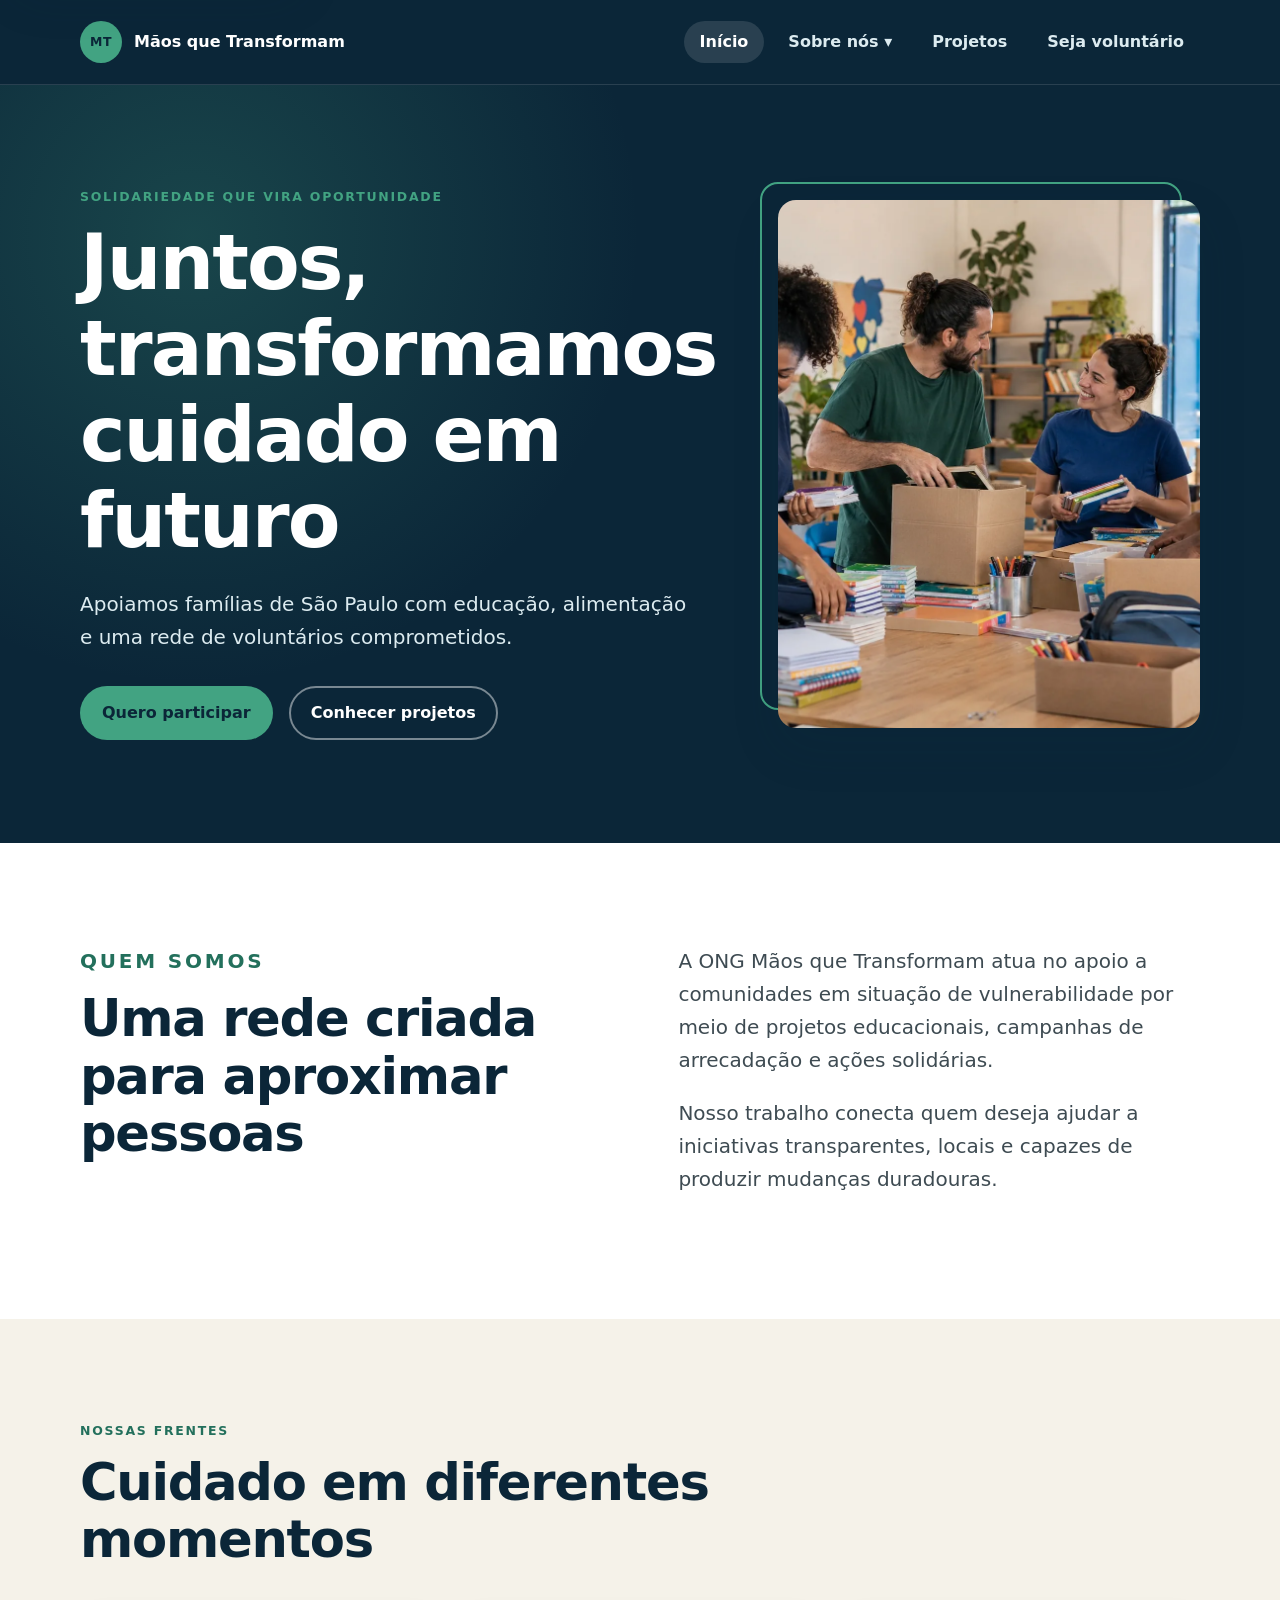
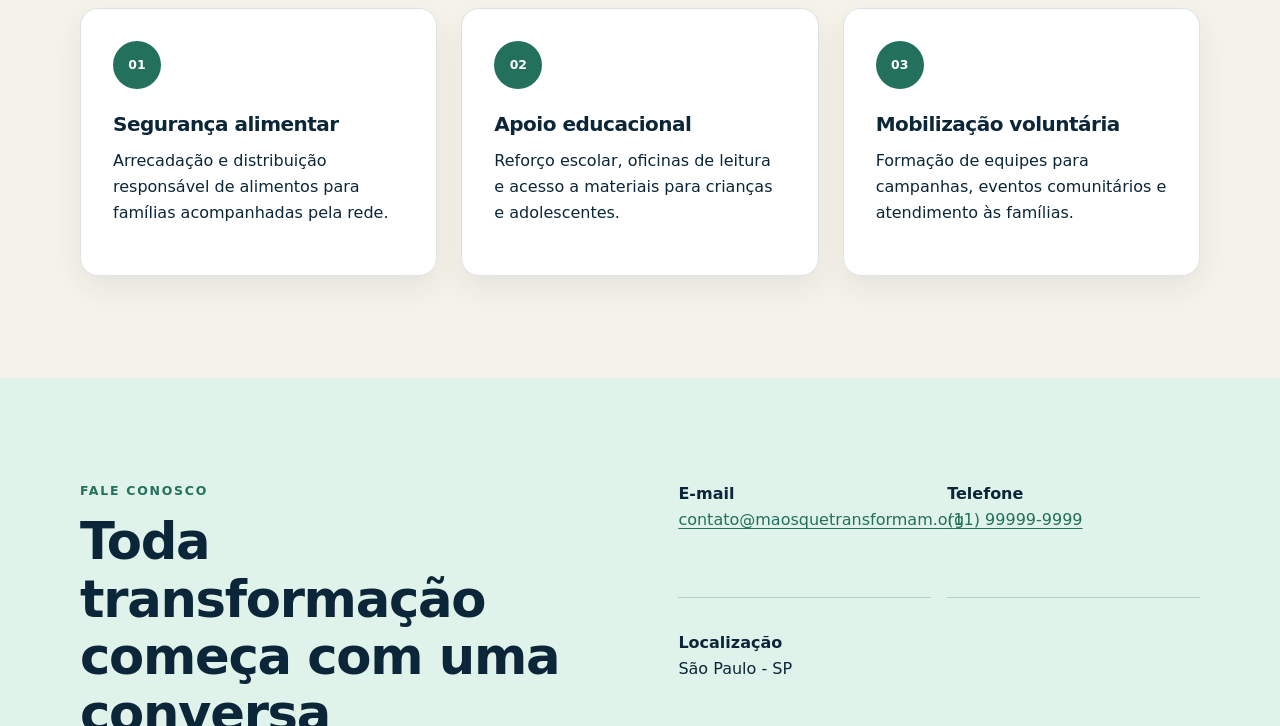
==== commit 7c1f2a2d: "chore(estrutura): organiza projeto 3 para o Codex" ====
--- a/index.html
+++ b/index.html
@@ -1,121 +1,12 @@
-<!DOCTYPE html>
+<!doctype html>
 <html lang="pt-BR">
 <head>
-  <meta charset="UTF-8">
-  <meta name="viewport" content="width=device-width, initial-scale=1.0">
-  <meta name="description" content="Conheça a ONG Mãos que Transformam e participe de ações de educação e segurança alimentar.">
-  <title>Início | ONG Mãos que Transformam</title>
-  <link rel="stylesheet" href="css/estilos.css">
-  <script type="module" src="js/navegacao.js"></script>
+  <meta charset="utf-8">
+  <meta name="viewport" content="width=device-width, initial-scale=1">
+  <meta http-equiv="refresh" content="0; url=html/index.html">
+  <title>ONG Mãos que Transformam</title>
 </head>
 <body>
-  <a class="skip-link" href="#conteudo">Ir para o conteúdo principal</a>
-
-  <header class="cabecalho">
-    <div class="container barra-navegacao">
-      <a class="marca" href="index.html" aria-label="Mãos que Transformam - página inicial">
-        <span class="marca-simbolo" aria-hidden="true">MT</span>
-        <span>Mãos que Transformam</span>
-      </a>
-      <button class="menu-toggle" type="button" aria-label="Abrir menu" aria-controls="menu-principal" aria-expanded="false">
-        <span aria-hidden="true"></span>
-        <span aria-hidden="true"></span>
-        <span aria-hidden="true"></span>
-      </button>
-      <nav class="navegacao" id="menu-principal" aria-label="Navegação principal">
-        <ul class="menu">
-          <li><a href="index.html" aria-current="page">Início</a></li>
-          <li class="menu-item-submenu">
-            <a href="index.html#quem-somos">Sobre nós <span aria-hidden="true">▾</span></a>
-            <ul class="submenu">
-              <li><a href="index.html#quem-somos">Quem somos</a></li>
-              <li><a href="index.html#frentes-atuacao">Nossas frentes</a></li>
-              <li><a href="index.html#titulo-contato">Contato</a></li>
-            </ul>
-          </li>
-          <li><a href="projetos.html">Projetos</a></li>
-          <li><a href="cadastro.html">Seja voluntário</a></li>
-        </ul>
-      </nav>
-    </div>
-  </header>
-
-  <main id="conteudo">
-    <section class="hero">
-      <div class="container hero-grade">
-        <div class="hero-texto">
-          <p class="chapeu">Solidariedade que vira oportunidade</p>
-          <h1>Juntos, transformamos cuidado em futuro</h1>
-          <p class="destaque">Apoiamos famílias de São Paulo com educação, alimentação e uma rede de voluntários comprometidos.</p>
-          <div class="acoes">
-            <a class="botao botao-primario" href="cadastro.html">Quero participar</a>
-            <a class="botao botao-secundario" href="projetos.html">Conhecer projetos</a>
-          </div>
-        </div>
-        <picture class="hero-imagem">
-          <source srcset="imagens/voluntarios.webp" type="image/webp">
-          <img src="imagens/voluntarios.jpg" alt="Voluntários organizando caixas de doações em uma ação comunitária" width="1600" height="1067">
-        </picture>
-      </div>
-    </section>
-
-    <section class="secao" aria-labelledby="quem-somos">
-      <div class="container grade-institucional">
-        <div>
-          <p class="chapeu">Quem somos</p>
-          <h2 id="quem-somos">Uma rede criada para aproximar pessoas</h2>
-        </div>
-        <div>
-          <p>A ONG Mãos que Transformam atua no apoio a comunidades em situação de vulnerabilidade por meio de projetos educacionais, campanhas de arrecadação e ações solidárias.</p>
-          <p>Nosso trabalho conecta quem deseja ajudar a iniciativas transparentes, locais e capazes de produzir mudanças duradouras.</p>
-        </div>
-      </div>
-    </section>
-
-    <section class="secao secao-clara" aria-labelledby="frentes-atuacao">
-      <div class="container">
-        <p class="chapeu">Nossas frentes</p>
-        <h2 id="frentes-atuacao">Cuidado em diferentes momentos</h2>
-        <div class="grade-projetos">
-          <article class="cartao cartao-icone">
-            <span class="icone" aria-hidden="true">01</span>
-            <h3>Segurança alimentar</h3>
-            <p>Arrecadação e distribuição responsável de alimentos para famílias acompanhadas pela rede.</p>
-          </article>
-          <article class="cartao cartao-icone">
-            <span class="icone" aria-hidden="true">02</span>
-            <h3>Apoio educacional</h3>
-            <p>Reforço escolar, oficinas de leitura e acesso a materiais para crianças e adolescentes.</p>
-          </article>
-          <article class="cartao cartao-icone">
-            <span class="icone" aria-hidden="true">03</span>
-            <h3>Mobilização voluntária</h3>
-            <p>Formação de equipes para campanhas, eventos comunitários e atendimento às famílias.</p>
-          </article>
-        </div>
-      </div>
-    </section>
-
-    <section class="secao contato" aria-labelledby="titulo-contato">
-      <div class="container contato-grade">
-        <div>
-          <p class="chapeu">Fale conosco</p>
-          <h2 id="titulo-contato">Toda transformação começa com uma conversa</h2>
-        </div>
-        <address>
-          <p><strong>E-mail</strong><br><a href="mailto:contato@maosquetransformam.org">contato@maosquetransformam.org</a></p>
-          <p><strong>Telefone</strong><br><a href="tel:+5511999999999">(11) 99999-9999</a></p>
-          <p><strong>Localização</strong><br>São Paulo - SP</p>
-        </address>
-      </div>
-    </section>
-  </main>
-
-  <footer class="rodape">
-    <div class="container rodape-conteudo">
-      <p><strong>ONG Mãos que Transformam</strong><br>Educação, alimento e oportunidade.</p>
-      <p>&copy; 2026 Mãos que Transformam. Projeto acadêmico.</p>
-    </div>
-  </footer>
+  <p>Acesse a <a href="html/index.html">página inicial da ONG Mãos que Transformam</a>.</p>
 </body>
 </html>
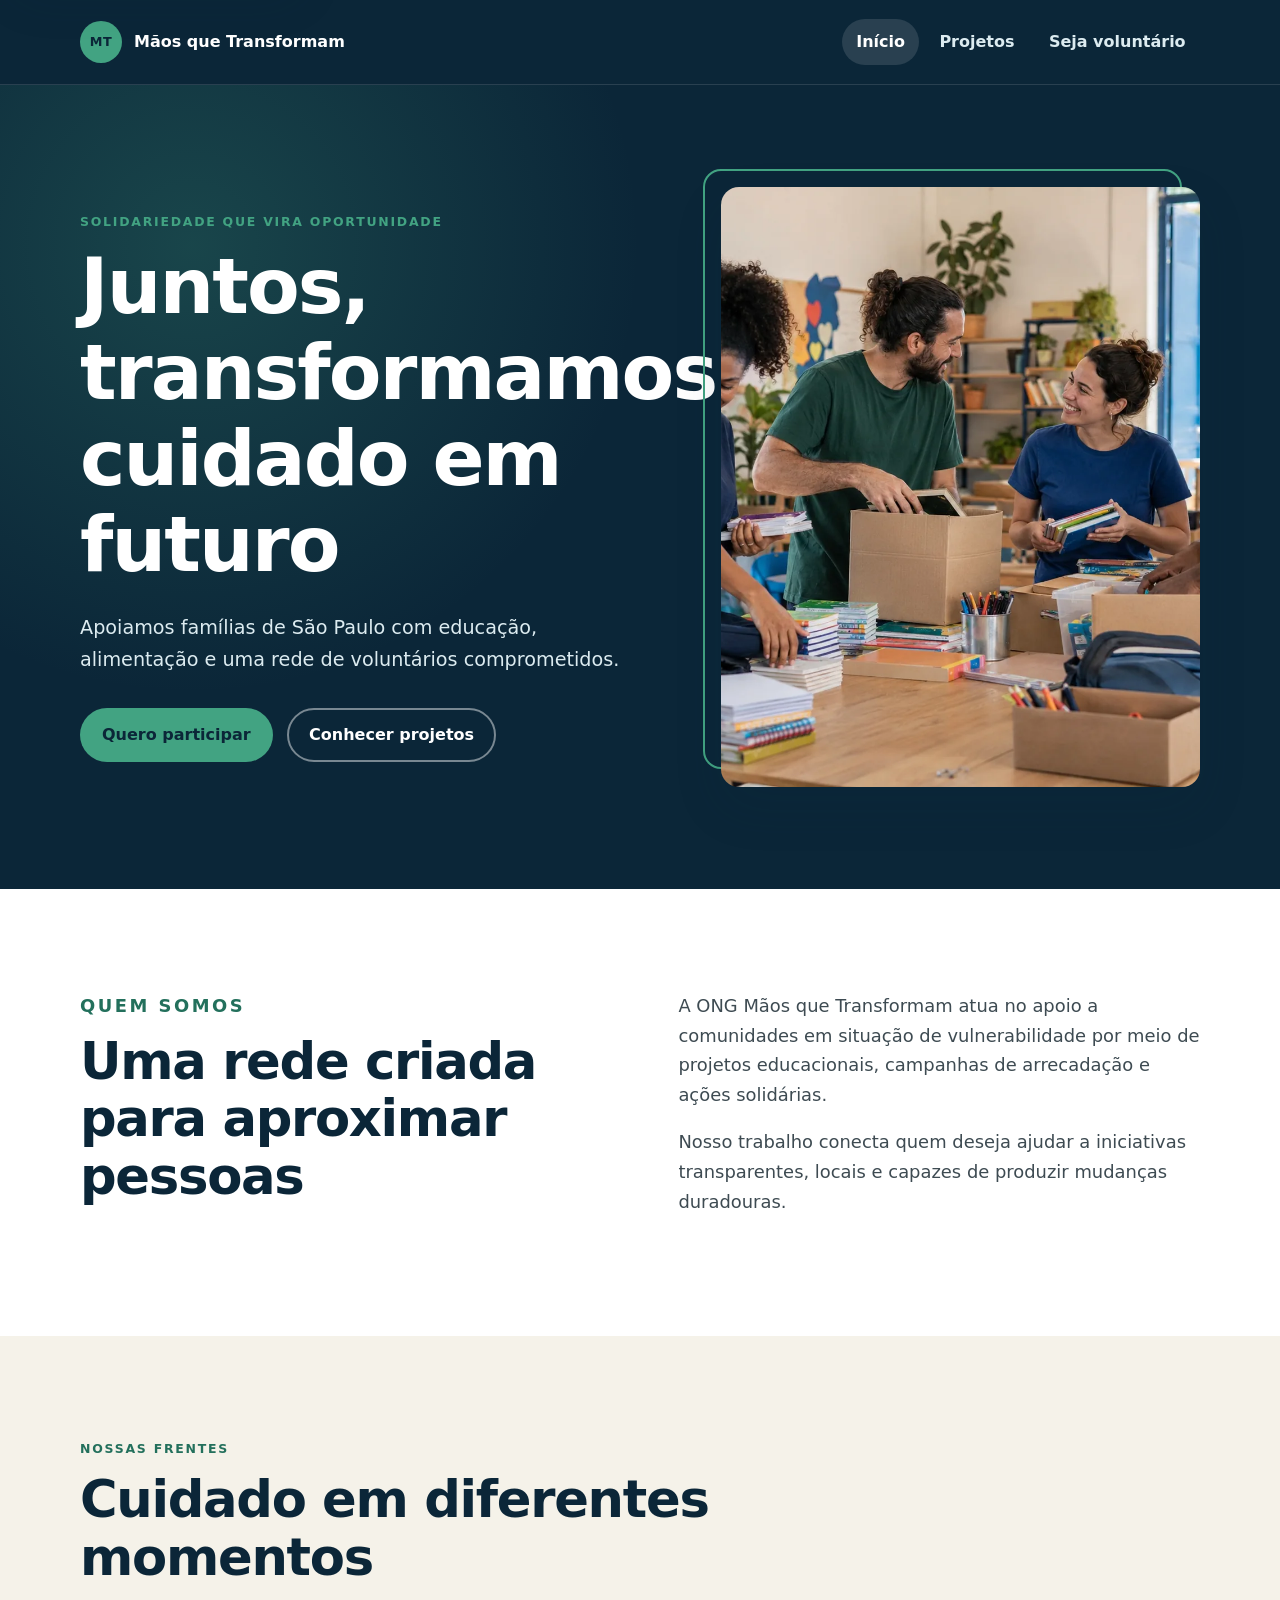
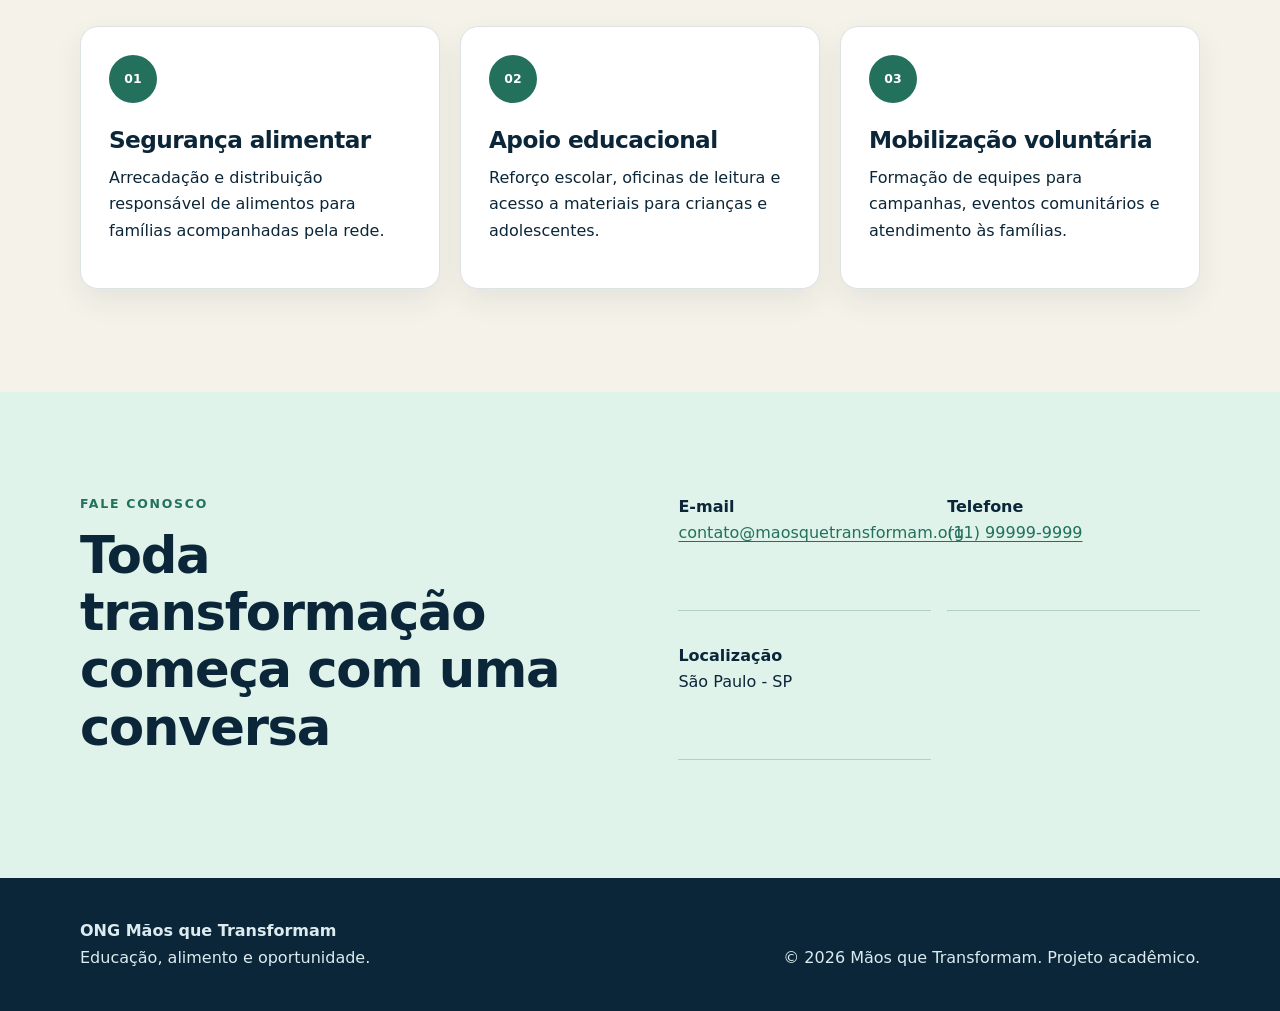
==== commit 562545ac: "feat(build): adiciona build de producao com minificacao e otimizacao de imagens Co-Authored-By: Clau" ====
--- a/index.html
+++ b/index.html
@@ -1,12 +1,107 @@
-<!doctype html>
+<!DOCTYPE html>
 <html lang="pt-BR">
 <head>
-  <meta charset="utf-8">
-  <meta name="viewport" content="width=device-width, initial-scale=1">
-  <meta http-equiv="refresh" content="0; url=html/index.html">
-  <title>ONG Mãos que Transformam</title>
+  <meta charset="UTF-8">
+  <meta name="viewport" content="width=device-width, initial-scale=1.0">
+  <meta name="description" content="Conheça a ONG Mãos que Transformam e participe de ações de educação e segurança alimentar.">
+  <title>Início | ONG Mãos que Transformam</title>
+  <link rel="stylesheet" href="css/estilos.css">
 </head>
 <body>
-  <p>Acesse a <a href="html/index.html">página inicial da ONG Mãos que Transformam</a>.</p>
+  <a class="skip-link" href="#conteudo">Ir para o conteúdo principal</a>
+
+  <header class="cabecalho">
+    <div class="container barra-navegacao">
+      <a class="marca" href="index.html" aria-label="Mãos que Transformam - página inicial">
+        <span class="marca-simbolo" aria-hidden="true">MT</span>
+        <span>Mãos que Transformam</span>
+      </a>
+      <nav aria-label="Navegação principal">
+        <ul class="menu">
+          <li><a href="index.html" aria-current="page">Início</a></li>
+          <li><a href="projetos.html">Projetos</a></li>
+          <li><a href="cadastro.html">Seja voluntário</a></li>
+        </ul>
+      </nav>
+    </div>
+  </header>
+
+  <main id="conteudo">
+    <section class="hero">
+      <div class="container hero-grade">
+        <div class="hero-texto">
+          <p class="chapeu">Solidariedade que vira oportunidade</p>
+          <h1>Juntos, transformamos cuidado em futuro</h1>
+          <p class="destaque">Apoiamos famílias de São Paulo com educação, alimentação e uma rede de voluntários comprometidos.</p>
+          <div class="acoes">
+            <a class="botao botao-primario" href="cadastro.html">Quero participar</a>
+            <a class="botao botao-secundario" href="projetos.html">Conhecer projetos</a>
+          </div>
+        </div>
+        <picture class="hero-imagem">
+          <source srcset="imagens/voluntarios.webp" type="image/webp">
+          <img src="imagens/voluntarios.jpg" alt="Voluntários organizando caixas de doações em uma ação comunitária" width="1600" height="1067" fetchpriority="high">
+        </picture>
+      </div>
+    </section>
+
+    <section class="secao" aria-labelledby="quem-somos">
+      <div class="container grade-institucional">
+        <div>
+          <p class="chapeu">Quem somos</p>
+          <h2 id="quem-somos">Uma rede criada para aproximar pessoas</h2>
+        </div>
+        <div>
+          <p>A ONG Mãos que Transformam atua no apoio a comunidades em situação de vulnerabilidade por meio de projetos educacionais, campanhas de arrecadação e ações solidárias.</p>
+          <p>Nosso trabalho conecta quem deseja ajudar a iniciativas transparentes, locais e capazes de produzir mudanças duradouras.</p>
+        </div>
+      </div>
+    </section>
+
+    <section class="secao secao-clara" aria-labelledby="frentes-atuacao">
+      <div class="container">
+        <p class="chapeu">Nossas frentes</p>
+        <h2 id="frentes-atuacao">Cuidado em diferentes momentos</h2>
+        <div class="grade-projetos">
+          <article class="cartao cartao-icone">
+            <span class="icone" aria-hidden="true">01</span>
+            <h3>Segurança alimentar</h3>
+            <p>Arrecadação e distribuição responsável de alimentos para famílias acompanhadas pela rede.</p>
+          </article>
+          <article class="cartao cartao-icone">
+            <span class="icone" aria-hidden="true">02</span>
+            <h3>Apoio educacional</h3>
+            <p>Reforço escolar, oficinas de leitura e acesso a materiais para crianças e adolescentes.</p>
+          </article>
+          <article class="cartao cartao-icone">
+            <span class="icone" aria-hidden="true">03</span>
+            <h3>Mobilização voluntária</h3>
+            <p>Formação de equipes para campanhas, eventos comunitários e atendimento às famílias.</p>
+          </article>
+        </div>
+      </div>
+    </section>
+
+    <section class="secao contato" aria-labelledby="titulo-contato">
+      <div class="container contato-grade">
+        <div>
+          <p class="chapeu">Fale conosco</p>
+          <h2 id="titulo-contato">Toda transformação começa com uma conversa</h2>
+        </div>
+        <address>
+          <p><strong>E-mail</strong><br><a href="mailto:contato@maosquetransformam.org">contato@maosquetransformam.org</a></p>
+          <p><strong>Telefone</strong><br><a href="tel:+5511999999999">(11) 99999-9999</a></p>
+          <p><strong>Localização</strong><br>São Paulo - SP</p>
+        </address>
+      </div>
+    </section>
+  </main>
+
+  <footer class="rodape">
+    <div class="container rodape-conteudo">
+      <p><strong>ONG Mãos que Transformam</strong><br>Educação, alimento e oportunidade.</p>
+      <p>&copy; 2026 Mãos que Transformam. Projeto acadêmico.</p>
+    </div>
+  </footer>
 </body>
 </html>
--- a/css/estilos.css
+++ b/css/estilos.css
@@ -0,0 +1,677 @@
+:root {
+  --azul-950: #0b2638;
+  --azul-900: #12364a;
+  --azul-700: #1f6076;
+  --verde-700: #23705c;
+  --verde-500: #42a382;
+  --verde-100: #dff3eb;
+  --creme: #f5f2e9;
+  --branco: #ffffff;
+  --cinza-700: #3e4b52;
+  --cinza-500: #657078;
+  --cinza-200: #dce3e5;
+  --sombra: 0 20px 50px rgba(11, 38, 56, 0.12);
+  --raio: 18px;
+  --fonte: Inter, ui-sans-serif, system-ui, -apple-system, BlinkMacSystemFont, "Segoe UI", sans-serif;
+}
+
+*,
+*::before,
+*::after {
+  box-sizing: border-box;
+}
+
+html {
+  scroll-behavior: smooth;
+}
+
+body {
+  margin: 0;
+  color: var(--azul-950);
+  background: var(--branco);
+  font-family: var(--fonte);
+  font-size: 1rem;
+  line-height: 1.65;
+}
+
+img {
+  display: block;
+  width: 100%;
+  height: auto;
+}
+
+a {
+  color: var(--verde-700);
+  text-underline-offset: 0.2em;
+}
+
+a:hover {
+  text-decoration-thickness: 2px;
+}
+
+h1,
+h2,
+h3,
+p {
+  margin-top: 0;
+}
+
+h1,
+h2,
+h3 {
+  line-height: 1.12;
+  letter-spacing: -0.025em;
+}
+
+h1 {
+  margin-bottom: 1.5rem;
+  font-size: clamp(2.5rem, 6vw, 5rem);
+  max-width: 13ch;
+}
+
+h2 {
+  margin-bottom: 1.25rem;
+  font-size: clamp(2rem, 4vw, 3.25rem);
+  max-width: 18ch;
+}
+
+h3 {
+  margin-bottom: 0.75rem;
+  font-size: 1.45rem;
+}
+
+:focus-visible {
+  outline: 3px solid var(--azul-950);
+  outline-offset: 3px;
+  box-shadow: 0 0 0 3px #ffbf47;
+}
+
+.container {
+  width: min(1120px, calc(100% - 2.5rem));
+  margin-inline: auto;
+}
+
+.skip-link {
+  position: fixed;
+  z-index: 100;
+  top: 1rem;
+  left: 1rem;
+  padding: 0.75rem 1rem;
+  color: var(--azul-950);
+  background: var(--branco);
+  border-radius: 8px;
+  box-shadow: var(--sombra);
+  font-weight: 800;
+  transform: translateY(-180%);
+  transition: transform 160ms ease;
+}
+
+.skip-link:focus {
+  transform: translateY(0);
+}
+
+.cabecalho {
+  position: relative;
+  z-index: 10;
+  color: var(--branco);
+  background: var(--azul-950);
+  border-bottom: 1px solid rgba(255, 255, 255, 0.12);
+}
+
+.barra-navegacao {
+  min-height: 84px;
+  display: flex;
+  align-items: center;
+  justify-content: space-between;
+  gap: 2rem;
+}
+
+.marca {
+  display: inline-flex;
+  align-items: center;
+  gap: 0.75rem;
+  color: var(--branco);
+  font-weight: 800;
+  line-height: 1.15;
+  text-decoration: none;
+}
+
+.marca-simbolo {
+  width: 42px;
+  aspect-ratio: 1;
+  display: grid;
+  place-items: center;
+  color: var(--azul-950);
+  background: var(--verde-500);
+  border-radius: 50%;
+  font-size: 0.8rem;
+  letter-spacing: 0.05em;
+}
+
+.menu {
+  display: flex;
+  align-items: center;
+  gap: 0.35rem;
+  margin: 0;
+  padding: 0;
+  list-style: none;
+}
+
+.menu a {
+  display: block;
+  padding: 0.6rem 0.9rem;
+  color: #dcebf0;
+  border-radius: 999px;
+  font-weight: 700;
+  text-decoration: none;
+}
+
+.menu a:hover,
+.menu a[aria-current="page"] {
+  color: var(--branco);
+  background: rgba(255, 255, 255, 0.12);
+}
+
+.hero {
+  overflow: hidden;
+  color: var(--branco);
+  background:
+    radial-gradient(circle at 15% 20%, rgba(66, 163, 130, 0.25), transparent 28rem),
+    var(--azul-950);
+  padding: clamp(3.5rem, 8vw, 7.5rem) 0;
+}
+
+.hero-grade {
+  display: grid;
+  grid-template-columns: minmax(0, 1fr) minmax(360px, 0.85fr);
+  align-items: center;
+  gap: clamp(2.5rem, 6vw, 5rem);
+}
+
+.hero-texto .destaque {
+  max-width: 58ch;
+  color: #dcebf0;
+  font-size: 1.2rem;
+}
+
+.hero-imagem {
+  position: relative;
+}
+
+.hero-imagem::before {
+  content: "";
+  position: absolute;
+  inset: -18px 18px 18px -18px;
+  border: 2px solid var(--verde-500);
+  border-radius: var(--raio);
+}
+
+.hero-imagem img {
+  position: relative;
+  aspect-ratio: 4 / 5;
+  object-fit: cover;
+  border-radius: var(--raio);
+  box-shadow: var(--sombra);
+}
+
+.chapeu {
+  margin-bottom: 0.75rem;
+  color: var(--verde-500);
+  font-size: 0.78rem;
+  font-weight: 900;
+  letter-spacing: 0.14em;
+  text-transform: uppercase;
+}
+
+.acoes {
+  display: flex;
+  flex-wrap: wrap;
+  gap: 0.9rem;
+  margin-top: 2rem;
+}
+
+.botao {
+  min-height: 48px;
+  display: inline-flex;
+  align-items: center;
+  justify-content: center;
+  padding: 0.75rem 1.25rem;
+  border: 2px solid transparent;
+  border-radius: 999px;
+  font: inherit;
+  font-weight: 800;
+  text-align: center;
+  text-decoration: none;
+  cursor: pointer;
+  transition: transform 160ms ease, background-color 160ms ease;
+}
+
+.botao:hover {
+  transform: translateY(-2px);
+}
+
+.botao-primario {
+  color: var(--azul-950);
+  background: var(--verde-500);
+}
+
+.botao-primario:hover {
+  background: #62b999;
+}
+
+.botao-secundario {
+  color: var(--branco);
+  border-color: rgba(255, 255, 255, 0.45);
+}
+
+.botao-claro {
+  color: var(--azul-950);
+  background: var(--branco);
+}
+
+.secao {
+  padding: clamp(4rem, 8vw, 7rem) 0;
+}
+
+.secao-clara {
+  background: var(--creme);
+}
+
+.grade-institucional,
+.contato-grade,
+.grade-apoio,
+.titulo-pagina-conteudo,
+.chamada-conteudo {
+  display: grid;
+  grid-template-columns: minmax(0, 1fr) minmax(0, 1fr);
+  gap: clamp(2rem, 6vw, 5rem);
+}
+
+.grade-institucional p,
+.titulo-pagina-conteudo > p {
+  color: var(--cinza-700);
+  font-size: 1.12rem;
+}
+
+.grade-projetos {
+  display: grid;
+  grid-template-columns: repeat(3, minmax(0, 1fr));
+  gap: 1.25rem;
+  margin-top: 2.5rem;
+}
+
+.cartao {
+  overflow: hidden;
+  background: var(--branco);
+  border: 1px solid var(--cinza-200);
+  border-radius: var(--raio);
+  box-shadow: 0 12px 30px rgba(11, 38, 56, 0.07);
+}
+
+.cartao-icone {
+  padding: 1.75rem;
+}
+
+.icone {
+  width: 48px;
+  aspect-ratio: 1;
+  display: grid;
+  place-items: center;
+  margin-bottom: 1.5rem;
+  color: var(--branco);
+  background: var(--verde-700);
+  border-radius: 50%;
+  font-size: 0.78rem;
+  font-weight: 900;
+}
+
+.contato {
+  background: var(--verde-100);
+}
+
+.contato address {
+  display: grid;
+  grid-template-columns: repeat(2, minmax(0, 1fr));
+  gap: 1rem;
+  font-style: normal;
+}
+
+.contato address p {
+  padding-bottom: 1rem;
+  border-bottom: 1px solid rgba(35, 112, 92, 0.25);
+}
+
+.rodape {
+  padding: 2.5rem 0;
+  color: #dcebf0;
+  background: var(--azul-950);
+}
+
+.rodape-conteudo {
+  display: flex;
+  align-items: flex-end;
+  justify-content: space-between;
+  gap: 2rem;
+}
+
+.rodape p {
+  margin-bottom: 0;
+}
+
+.titulo-pagina {
+  padding: clamp(3.5rem, 8vw, 6.5rem) 0;
+  color: var(--branco);
+  background:
+    radial-gradient(circle at 85% 20%, rgba(66, 163, 130, 0.3), transparent 24rem),
+    var(--azul-950);
+}
+
+.titulo-pagina h1 {
+  margin-bottom: 0;
+  font-size: clamp(2.5rem, 5vw, 4.5rem);
+}
+
+.titulo-pagina-conteudo {
+  align-items: end;
+}
+
+.titulo-pagina-conteudo > p {
+  margin-bottom: 0;
+  color: #dcebf0;
+}
+
+.grade-projetos-destaque {
+  grid-template-columns: repeat(2, minmax(0, 1fr));
+}
+
+.projeto img {
+  aspect-ratio: 16 / 10;
+  object-fit: cover;
+}
+
+.cartao-conteudo {
+  padding: clamp(1.5rem, 4vw, 2.25rem);
+}
+
+.projeto-textual {
+  display: flex;
+  align-items: center;
+  color: var(--branco);
+  background: var(--azul-900);
+}
+
+.etiqueta {
+  color: var(--verde-500);
+  font-size: 0.78rem;
+  font-weight: 900;
+  letter-spacing: 0.08em;
+  text-transform: uppercase;
+}
+
+.lista-destaques {
+  margin: 1.5rem 0 0;
+  padding-left: 1.25rem;
+}
+
+.grade-apoio {
+  align-items: center;
+}
+
+.nota {
+  padding: clamp(1.75rem, 4vw, 3rem);
+  background: var(--branco);
+  border-left: 6px solid var(--verde-500);
+  border-radius: 0 var(--raio) var(--raio) 0;
+  box-shadow: var(--sombra);
+}
+
+.chamada {
+  color: var(--branco);
+  background: var(--verde-700);
+}
+
+.chamada .chapeu {
+  color: #b8ead7;
+}
+
+.chamada h2,
+.chamada p {
+  max-width: 650px;
+}
+
+.chamada-conteudo {
+  align-items: center;
+}
+
+.chamada-conteudo .botao {
+  justify-self: end;
+}
+
+.formulario-container {
+  display: grid;
+  grid-template-columns: minmax(240px, 0.65fr) minmax(0, 1.35fr);
+  align-items: start;
+  gap: clamp(2rem, 6vw, 5rem);
+}
+
+.formulario-introducao {
+  position: sticky;
+  top: 2rem;
+}
+
+form {
+  padding: clamp(1.25rem, 4vw, 2.5rem);
+  background: var(--creme);
+  border-radius: var(--raio);
+  box-shadow: var(--sombra);
+}
+
+fieldset {
+  margin: 0 0 2rem;
+  padding: 0 0 2rem;
+  border: 0;
+  border-bottom: 1px solid #cbd6d7;
+}
+
+legend {
+  margin-bottom: 1.25rem;
+  padding: 0;
+  color: var(--azul-900);
+  font-size: 1.25rem;
+  font-weight: 900;
+}
+
+.grade-campos {
+  display: grid;
+  grid-template-columns: repeat(2, minmax(0, 1fr));
+  gap: 1.15rem;
+}
+
+.campo {
+  min-width: 0;
+}
+
+.campo-largo {
+  grid-column: 1 / -1;
+}
+
+.campo-uf {
+  max-width: 160px;
+}
+
+label,
+.rotulo-grupo {
+  display: block;
+  margin-bottom: 0.4rem;
+  color: var(--azul-900);
+  font-weight: 800;
+}
+
+input,
+select {
+  width: 100%;
+  min-height: 48px;
+  padding: 0.7rem 0.85rem;
+  color: var(--azul-950);
+  background: var(--branco);
+  border: 2px solid #6b7c84;
+  border-radius: 9px;
+  font: inherit;
+}
+
+input:hover,
+select:hover {
+  border-color: var(--azul-700);
+}
+
+input:user-invalid,
+select:user-invalid,
+[aria-invalid="true"] {
+  border-color: #a23838;
+  background-image: linear-gradient(to right, #a23838 6px, transparent 6px);
+}
+
+.opcoes {
+  display: grid;
+  grid-template-columns: repeat(2, minmax(0, 1fr));
+  gap: 1rem;
+}
+
+.opcao {
+  min-height: 54px;
+  display: flex;
+  align-items: center;
+  gap: 0.7rem;
+  margin: 0;
+  padding: 0.8rem;
+  background: var(--branco);
+  border: 1px solid #aebdc2;
+  border-radius: 9px;
+  cursor: pointer;
+}
+
+.opcao input {
+  width: 1.15rem;
+  min-height: 1.15rem;
+  margin: 0;
+  accent-color: var(--verde-700);
+}
+
+.mensagem-formulario {
+  min-height: 1.6rem;
+  margin: 1rem 0 0;
+  color: var(--verde-700);
+  font-weight: 800;
+}
+
+@media (max-width: 850px) {
+  .hero-grade,
+  .formulario-container {
+    grid-template-columns: 1fr;
+  }
+
+  .hero-imagem {
+    max-width: 620px;
+  }
+
+  .hero-imagem img {
+    aspect-ratio: 16 / 10;
+  }
+
+  .formulario-introducao {
+    position: static;
+  }
+}
+
+@media (max-width: 700px) {
+  .container {
+    width: min(100% - 1.5rem, 1120px);
+  }
+
+  .barra-navegacao {
+    min-height: auto;
+    align-items: flex-start;
+    flex-direction: column;
+    gap: 0.8rem;
+    padding: 1rem 0;
+  }
+
+  .menu {
+    width: 100%;
+    overflow-x: auto;
+    padding-bottom: 0.25rem;
+  }
+
+  .menu a {
+    white-space: nowrap;
+  }
+
+  .hero {
+    padding-top: 4rem;
+  }
+
+  .hero-imagem::before {
+    inset: -10px 10px 10px -10px;
+  }
+
+  .grade-institucional,
+  .contato-grade,
+  .grade-apoio,
+  .titulo-pagina-conteudo,
+  .chamada-conteudo,
+  .grade-projetos,
+  .grade-projetos-destaque {
+    grid-template-columns: 1fr;
+  }
+
+  .contato address,
+  .grade-campos,
+  .opcoes {
+    grid-template-columns: 1fr;
+  }
+
+  .campo-uf {
+    max-width: none;
+  }
+
+  .chamada-conteudo .botao {
+    justify-self: start;
+  }
+
+  .rodape-conteudo {
+    align-items: flex-start;
+    flex-direction: column;
+  }
+}
+
+@media (prefers-reduced-motion: reduce) {
+  html {
+    scroll-behavior: auto;
+  }
+
+  *,
+  *::before,
+  *::after {
+    scroll-behavior: auto !important;
+    transition-duration: 0.01ms !important;
+  }
+}
+
+/* Mantém os textos pequenos legíveis sobre fundos claros. */
+.secao .chapeu, .cartao:not(.projeto-textual) .etiqueta { color: var(--verde-700); }
+.chamada .chapeu { color: #e3f7ee; }
+button:disabled { opacity: 0.65; cursor: not-allowed; }
+
+.dica {
+  margin: 0.35rem 0 0;
+  color: var(--cinza-700);
+  font-size: 0.9rem;
+}
+
+.mensagem-formulario[data-tipo="erro"] {
+  padding: 0.85rem 1rem;
+  color: #7a1f1f;
+  background: #fbeaea;
+  border-left: 6px solid #a23838;
+  border-radius: 6px;
+}
